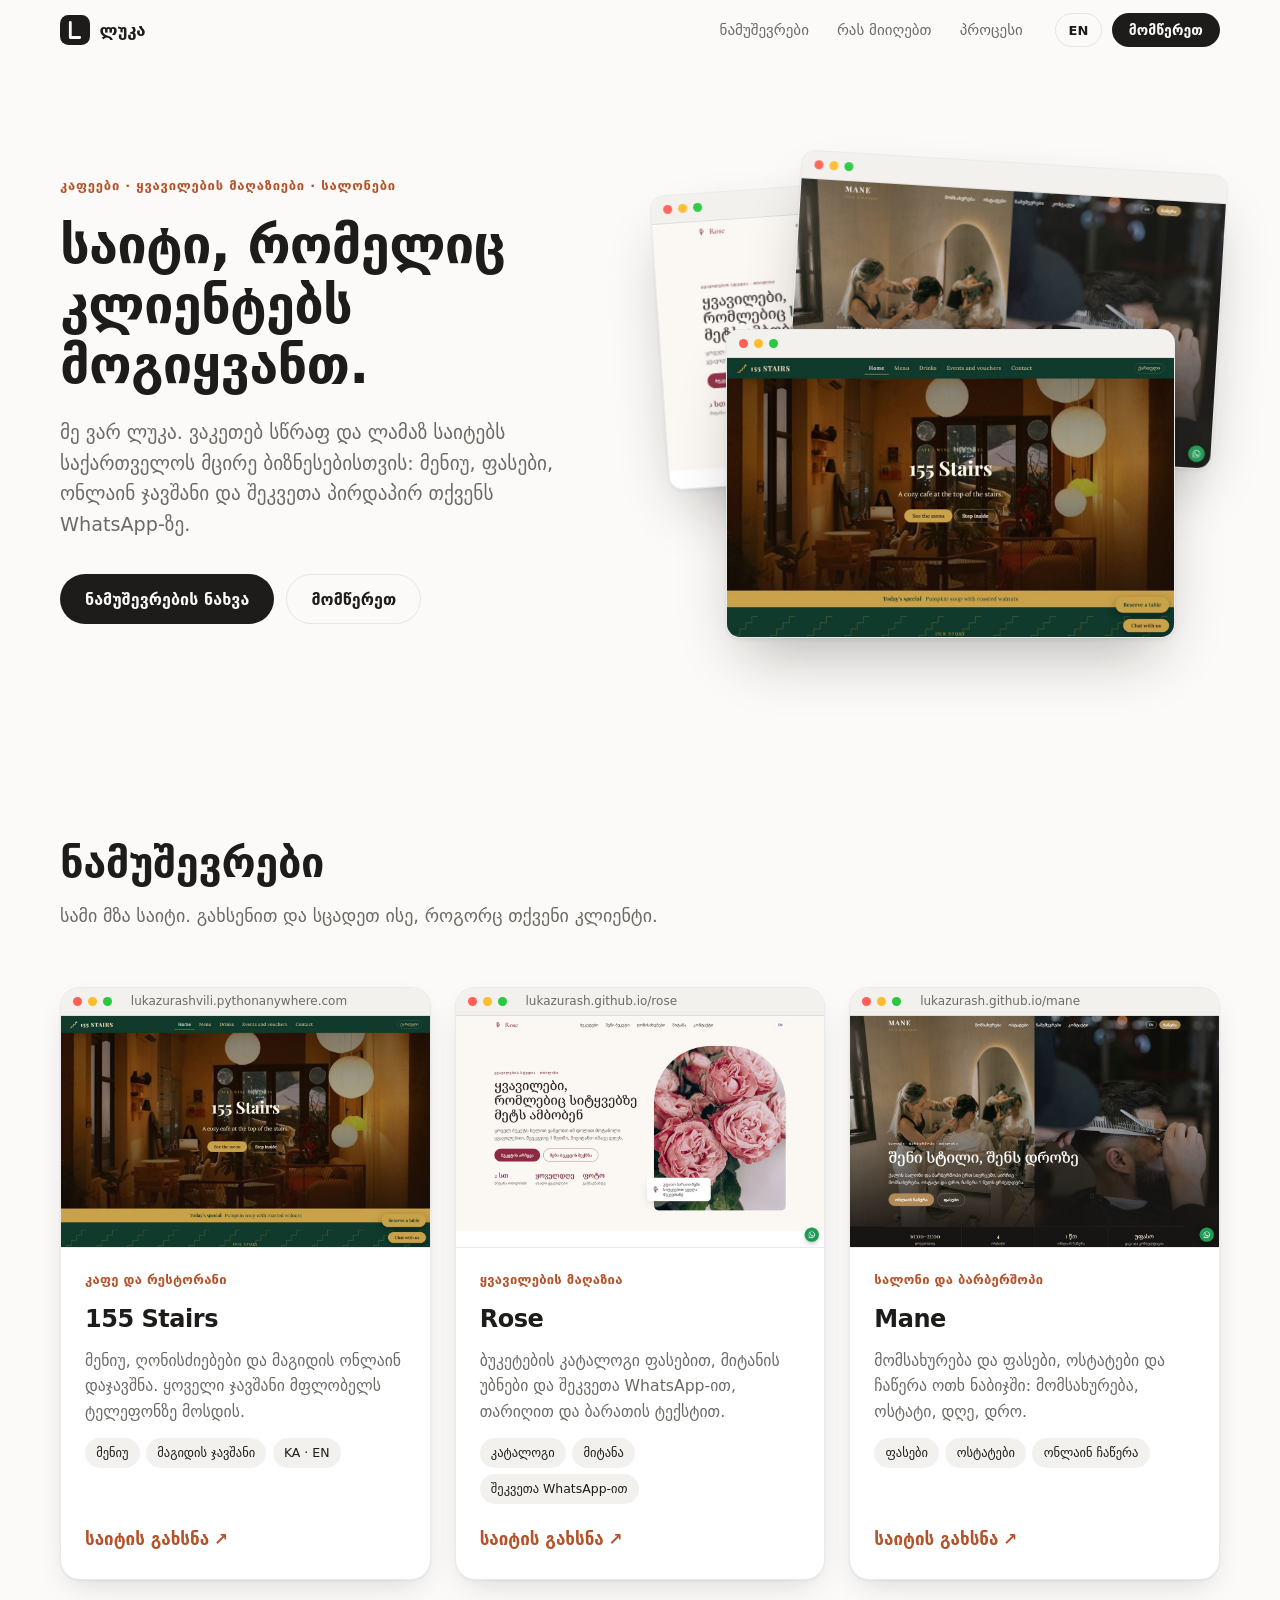
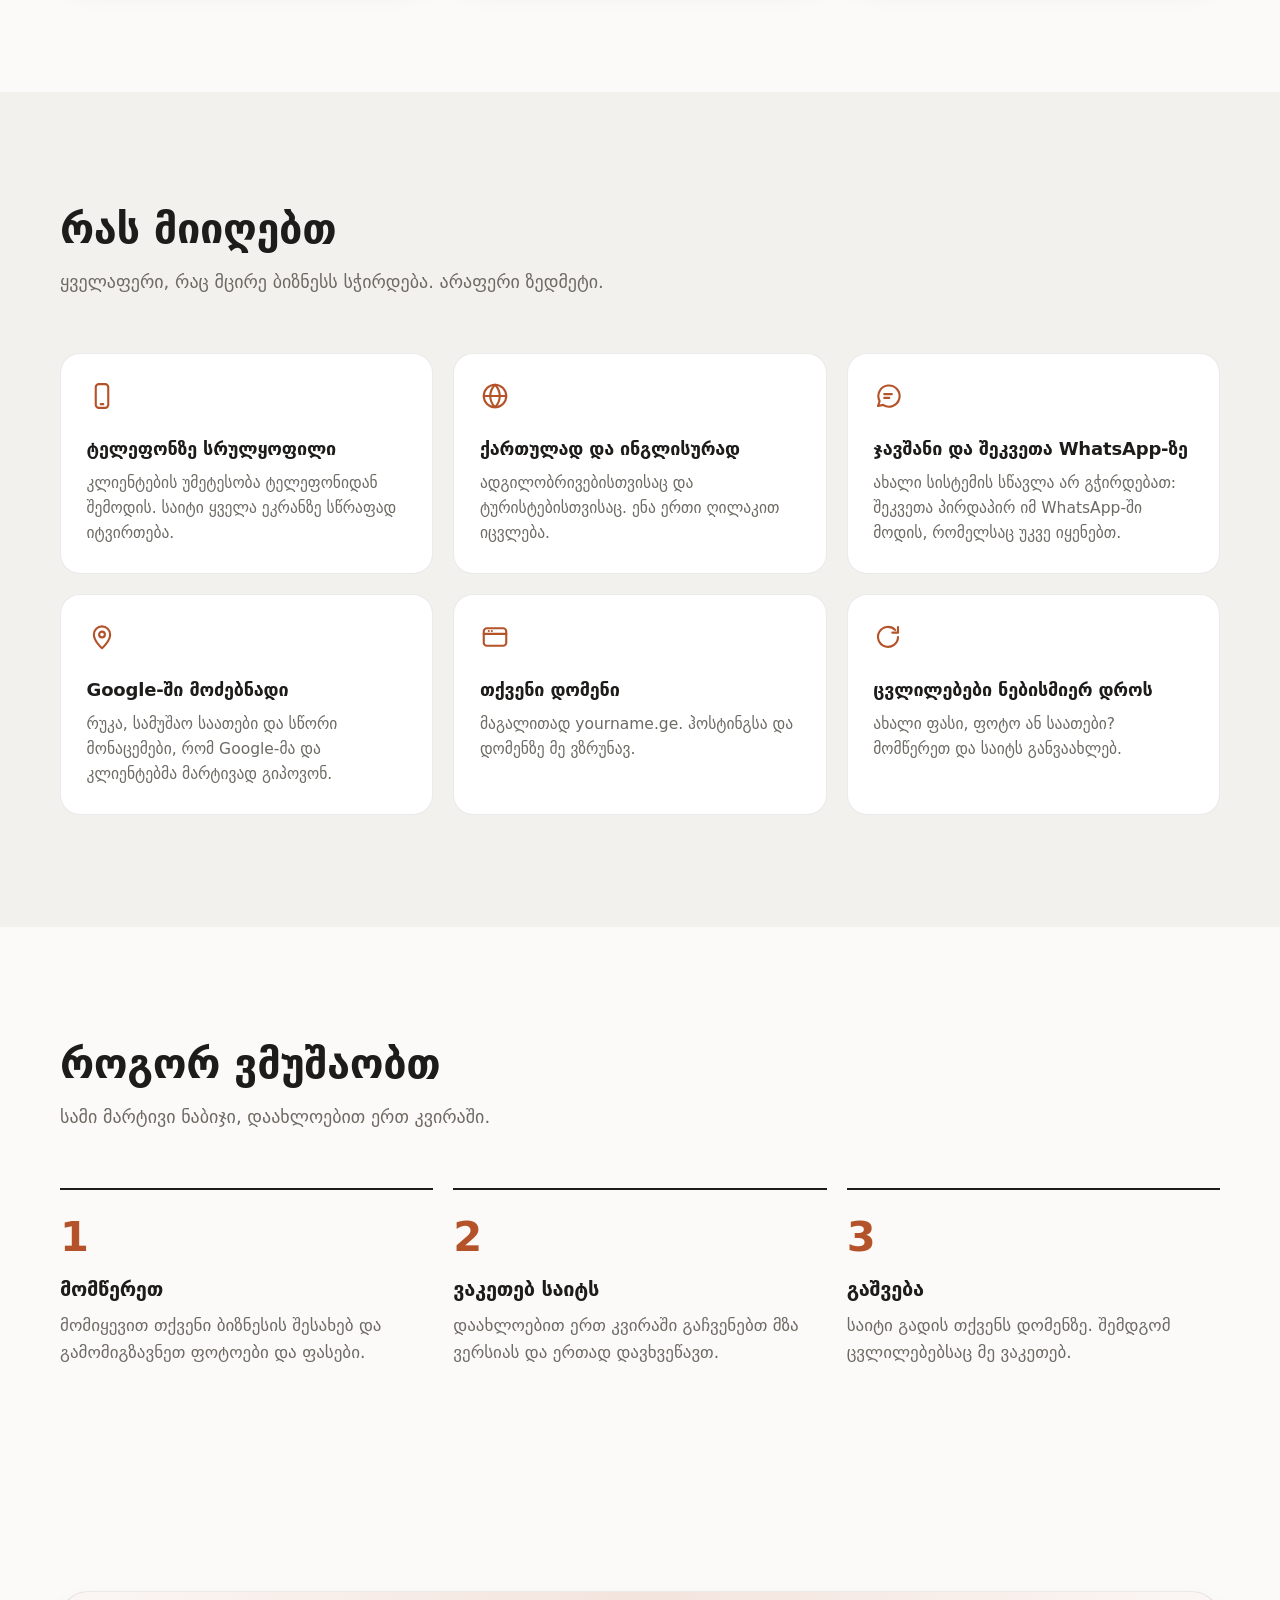
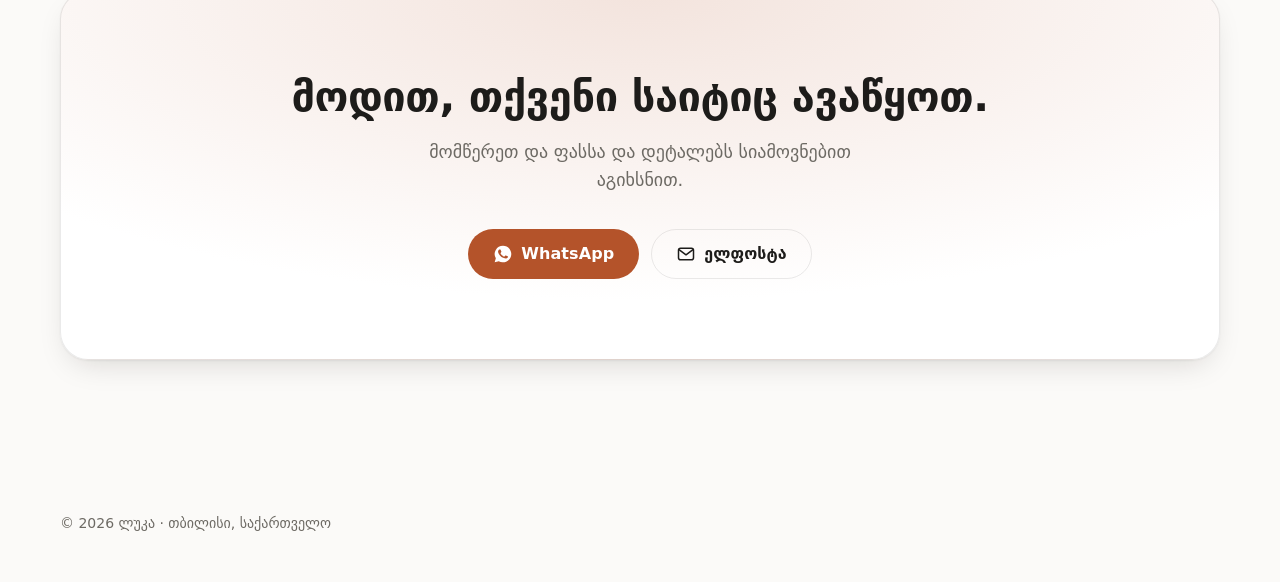
==== index.html @ 9525ef2b "Portfolio site: cafes, flower shops and salons Co-Authored-By: Claude Opus 5.5 <noreply@anthropic.co" ====
<!doctype html>
<html lang="ka" class="no-js">
<head>
<meta charset="utf-8">
<meta name="viewport" content="width=device-width, initial-scale=1, viewport-fit=cover">
<title>ლუკა — საიტები კაფეებისთვის, ყვავილების მაღაზიებისა და სალონებისთვის</title>
<meta name="description" content="ვაკეთებ სწრაფ და ლამაზ საიტებს საქართველოს მცირე ბიზნესებისთვის: მენიუ, ფასები, ონლაინ ჯავშანი და შეკვეთა პირდაპირ WhatsApp-ზე.">
<meta name="theme-color" content="#fbfaf8" media="(prefers-color-scheme: light)">
<meta name="theme-color" content="#0f0e0d" media="(prefers-color-scheme: dark)">
<meta property="og:title" content="ლუკა — საიტები მცირე ბიზნესისთვის">
<meta property="og:description" content="კაფეები, ყვავილების მაღაზიები, სალონები. ნახეთ ნამუშევრები.">
<meta property="og:image" content="https://lukazurash.github.io/img/stairs.jpg">
<meta property="og:url" content="https://lukazurash.github.io/">
<meta property="og:type" content="website">
<link rel="icon" href="favicon.svg" type="image/svg+xml">
<link rel="preconnect" href="https://fonts.googleapis.com">
<link rel="preconnect" href="https://fonts.gstatic.com" crossorigin>
<link href="https://fonts.googleapis.com/css2?family=Noto+Sans+Georgian:wght@400;500;600;700&display=swap" rel="stylesheet">
<link rel="stylesheet" href="style.css">
</head>
<body>
<a class="skip" href="#work" data-i18n="skip">ნამუშევრებზე გადასვლა</a>

<header class="nav" id="nav">
  <div class="nav-in">
    <a class="brand" href="#top" aria-label="Luka">
      <svg viewBox="0 0 32 32" aria-hidden="true"><rect width="32" height="32" rx="9"/><path d="M11 8v16h10" /></svg>
      <span data-i18n="brand">ლუკა</span>
    </a>
    <nav class="links" aria-label="Main">
      <a href="#work" data-i18n="nWork">ნამუშევრები</a>
      <a href="#features" data-i18n="nFeat">რას მიიღებთ</a>
      <a href="#process" data-i18n="nProc">პროცესი</a>
    </nav>
    <div class="nav-end">
      <button class="lang" id="lang" type="button" aria-label="Switch language">EN</button>
      <a class="btn btn-sm" href="#contact" data-i18n="nCta">მომწერეთ</a>
    </div>
  </div>
</header>

<main id="top">
  <section class="hero">
    <div class="wrap hero-in">
      <div class="hero-copy reveal">
        <p class="eyebrow" data-i18n="eyebrow">კაფეები · ყვავილების მაღაზიები · სალონები</p>
        <h1 data-i18n="h1">საიტი, რომელიც კლიენტებს მოგიყვანთ.</h1>
        <p class="lead" data-i18n="lead">მე ვარ ლუკა. ვაკეთებ სწრაფ და ლამაზ საიტებს საქართველოს მცირე ბიზნესებისთვის: მენიუ, ფასები, ონლაინ ჯავშანი და შეკვეთა პირდაპირ თქვენს WhatsApp-ზე.</p>
        <div class="cta">
          <a class="btn" href="#work" data-i18n="ctaWork">ნამუშევრების ნახვა</a>
          <a class="btn btn-ghost" href="#contact" data-i18n="ctaTalk">მომწერეთ</a>
        </div>
      </div>
      <div class="stack reveal" id="stack" aria-hidden="true">
        <figure class="frame f-back-l" data-depth="10"><div class="bar"><i></i><i></i><i></i></div><img src="img/rose.jpg" alt="" width="1200" height="750"></figure>
        <figure class="frame f-back-r" data-depth="16"><div class="bar"><i></i><i></i><i></i></div><img src="img/mane.jpg" alt="" width="1200" height="750"></figure>
        <figure class="frame f-front" data-depth="26"><div class="bar"><i></i><i></i><i></i></div><img src="img/stairs.jpg" alt="" width="1200" height="750"></figure>
      </div>
    </div>
  </section>

  <section class="section" id="work">
    <div class="wrap">
      <header class="sec-head reveal">
        <h2 data-i18n="wTitle">ნამუშევრები</h2>
        <p data-i18n="wSub">სამი მზა საიტი. გახსენით და სცადეთ ისე, როგორც თქვენი კლიენტი.</p>
      </header>
      <div class="work">
        <article class="card reveal">
          <a class="shot" href="https://lukazurashvili.pythonanywhere.com" target="_blank" rel="noopener">
            <div class="bar"><i></i><i></i><i></i><span>lukazurashvili.pythonanywhere.com</span></div>
            <img src="img/stairs.jpg" alt="155 Stairs — cafe website, home page" width="1200" height="750" loading="lazy">
          </a>
          <div class="card-body">
            <p class="kind" data-i18n="k1">კაფე და რესტორანი</p>
            <h3>155 Stairs</h3>
            <p data-i18n="d1">მენიუ, ღონისძიებები და მაგიდის ონლაინ დაჯავშნა. ყოველი ჯავშანი მფლობელს ტელეფონზე მოსდის.</p>
            <ul class="chips"><li data-i18n="c_menu">მენიუ</li><li data-i18n="c_book">მაგიდის ჯავშანი</li><li>KA · EN</li></ul>
            <a class="more" href="https://lukazurashvili.pythonanywhere.com" target="_blank" rel="noopener"><span data-i18n="open">საიტის გახსნა</span> <span aria-hidden="true">↗</span></a>
          </div>
        </article>
        <article class="card reveal">
          <a class="shot" href="https://lukazurash.github.io/rose/" target="_blank" rel="noopener">
            <div class="bar"><i></i><i></i><i></i><span>lukazurash.github.io/rose</span></div>
            <img src="img/rose.jpg" alt="Rose — flower shop website, home page" width="1200" height="750" loading="lazy">
          </a>
          <div class="card-body">
            <p class="kind" data-i18n="k2">ყვავილების მაღაზია</p>
            <h3>Rose</h3>
            <p data-i18n="d2">ბუკეტების კატალოგი ფასებით, მიტანის უბნები და შეკვეთა WhatsApp-ით, თარიღით და ბარათის ტექსტით.</p>
            <ul class="chips"><li data-i18n="c_cat">კატალოგი</li><li data-i18n="c_deliv">მიტანა</li><li data-i18n="c_wa">შეკვეთა WhatsApp-ით</li></ul>
            <a class="more" href="https://lukazurash.github.io/rose/" target="_blank" rel="noopener"><span data-i18n="open">საიტის გახსნა</span> <span aria-hidden="true">↗</span></a>
          </div>
        </article>
        <article class="card reveal">
          <a class="shot" href="https://lukazurash.github.io/mane/" target="_blank" rel="noopener">
            <div class="bar"><i></i><i></i><i></i><span>lukazurash.github.io/mane</span></div>
            <img src="img/mane.jpg" alt="Mane — salon and barbershop website, home page" width="1200" height="750" loading="lazy">
          </a>
          <div class="card-body">
            <p class="kind" data-i18n="k3">სალონი და ბარბერშოპი</p>
            <h3>Mane</h3>
            <p data-i18n="d3">მომსახურება და ფასები, ოსტატები და ჩაწერა ოთხ ნაბიჯში: მომსახურება, ოსტატი, დღე, დრო.</p>
            <ul class="chips"><li data-i18n="c_price">ფასები</li><li data-i18n="c_masters">ოსტატები</li><li data-i18n="c_online">ონლაინ ჩაწერა</li></ul>
            <a class="more" href="https://lukazurash.github.io/mane/" target="_blank" rel="noopener"><span data-i18n="open">საიტის გახსნა</span> <span aria-hidden="true">↗</span></a>
          </div>
        </article>
      </div>
    </div>
  </section>

  <section class="section alt" id="features">
    <div class="wrap">
      <header class="sec-head reveal">
        <h2 data-i18n="fTitle">რას მიიღებთ</h2>
        <p data-i18n="fSub">ყველაფერი, რაც მცირე ბიზნესს სჭირდება. არაფერი ზედმეტი.</p>
      </header>
      <div class="grid">
        <div class="feat reveal"><svg viewBox="0 0 24 24" aria-hidden="true"><rect x="7" y="2.5" width="10" height="19" rx="2.5"/><path d="M11 18.5h2"/></svg><h3 data-i18n="f1t">ტელეფონზე სრულყოფილი</h3><p data-i18n="f1">კლიენტების უმეტესობა ტელეფონიდან შემოდის. საიტი ყველა ეკრანზე სწრაფად იტვირთება.</p></div>
        <div class="feat reveal"><svg viewBox="0 0 24 24" aria-hidden="true"><circle cx="12" cy="12" r="9"/><path d="M3 12h18M12 3c2.5 2.6 3.8 5.6 3.8 9S14.5 18.4 12 21c-2.5-2.6-3.8-5.6-3.8-9S9.5 5.6 12 3z"/></svg><h3 data-i18n="f2t">ქართულად და ინგლისურად</h3><p data-i18n="f2">ადგილობრივებისთვისაც და ტურისტებისთვისაც. ენა ერთი ღილაკით იცვლება.</p></div>
        <div class="feat reveal"><svg viewBox="0 0 24 24" aria-hidden="true"><path d="M4 20l1.3-3.9A8.5 8.5 0 1 1 8 19.1L4 20z"/><path d="M9 10.5h6M9 13.5h4"/></svg><h3 data-i18n="f3t">ჯავშანი და შეკვეთა WhatsApp-ზე</h3><p data-i18n="f3">ახალი სისტემის სწავლა არ გჭირდებათ: შეკვეთა პირდაპირ იმ WhatsApp-ში მოდის, რომელსაც უკვე იყენებთ.</p></div>
        <div class="feat reveal"><svg viewBox="0 0 24 24" aria-hidden="true"><path d="M12 21s-6.5-5.6-6.5-11a6.5 6.5 0 0 1 13 0c0 5.4-6.5 11-6.5 11z"/><circle cx="12" cy="10" r="2.3"/></svg><h3 data-i18n="f4t">Google-ში მოძებნადი</h3><p data-i18n="f4">რუკა, სამუშაო საათები და სწორი მონაცემები, რომ Google-მა და კლიენტებმა მარტივად გიპოვონ.</p></div>
        <div class="feat reveal"><svg viewBox="0 0 24 24" aria-hidden="true"><rect x="3" y="5" width="18" height="14" rx="2.5"/><path d="M3 9.5h18M7 7.2h.01M9.5 7.2h.01"/></svg><h3 data-i18n="f5t">თქვენი დომენი</h3><p data-i18n="f5">მაგალითად yourname.ge. ჰოსტინგსა და დომენზე მე ვზრუნავ.</p></div>
        <div class="feat reveal"><svg viewBox="0 0 24 24" aria-hidden="true"><path d="M20 12a8 8 0 1 1-2.3-5.7M20 4v4.5h-4.5"/></svg><h3 data-i18n="f6t">ცვლილებები ნებისმიერ დროს</h3><p data-i18n="f6">ახალი ფასი, ფოტო ან საათები? მომწერეთ და საიტს განვაახლებ.</p></div>
      </div>
    </div>
  </section>

  <section class="section" id="process">
    <div class="wrap">
      <header class="sec-head reveal">
        <h2 data-i18n="pTitle">როგორ ვმუშაობთ</h2>
        <p data-i18n="pSub">სამი მარტივი ნაბიჯი, დაახლოებით ერთ კვირაში.</p>
      </header>
      <ol class="steps">
        <li class="reveal"><span class="num">1</span><h3 data-i18n="s1t">მომწერეთ</h3><p data-i18n="s1">მომიყევით თქვენი ბიზნესის შესახებ და გამომიგზავნეთ ფოტოები და ფასები.</p></li>
        <li class="reveal"><span class="num">2</span><h3 data-i18n="s2t">ვაკეთებ საიტს</h3><p data-i18n="s2">დაახლოებით ერთ კვირაში გაჩვენებთ მზა ვერსიას და ერთად დავხვეწავთ.</p></li>
        <li class="reveal"><span class="num">3</span><h3 data-i18n="s3t">გაშვება</h3><p data-i18n="s3">საიტი გადის თქვენს დომენზე. შემდგომ ცვლილებებსაც მე ვაკეთებ.</p></li>
      </ol>
    </div>
  </section>

  <section class="section" id="contact">
    <div class="wrap">
      <div class="contact reveal">
        <h2 data-i18n="cTitle">მოდით, თქვენი საიტიც ავაწყოთ.</h2>
        <p data-i18n="cSub">მომწერეთ და ფასსა და დეტალებს სიამოვნებით აგიხსნით.</p>
        <div class="cta" id="contactBtns"></div>
      </div>
    </div>
  </section>
</main>

<footer class="foot">
  <div class="wrap"><p><span>© 2026</span> <span data-i18n="foot">ლუკა · თბილისი, საქართველო</span></p></div>
</footer>

<script src="app.js"></script>
</body>
</html>
---- style.css ----
:root {
  --bg: #fbfaf8;
  --bg-alt: #f3f1ed;
  --card: #ffffff;
  --text: #1d1c1a;
  --muted: #6d6a64;
  --line: rgba(29, 28, 26, .09);
  --accent: #b4532a;           /* Georgian clay */
  --accent-ink: #ffffff;
  --glass: rgba(251, 250, 248, .72);
  --shadow: 0 1px 2px rgba(20, 16, 10, .05), 0 12px 32px -12px rgba(20, 16, 10, .18);
  --shadow-lg: 0 2px 4px rgba(20, 16, 10, .06), 0 30px 60px -20px rgba(20, 16, 10, .32);
  --r: 20px;
  --ease: cubic-bezier(.2, .8, .2, 1);
  --font: system-ui, -apple-system, "Segoe UI", "Noto Sans Georgian", Roboto, sans-serif;
  color-scheme: light dark;
}
@media (prefers-color-scheme: dark) {
  :root {
    --bg: #0f0e0d;
    --bg-alt: #171614;
    --card: #1c1b19;
    --text: #f3f1ec;
    --muted: #a19d95;
    --line: rgba(243, 241, 236, .1);
    --accent: #e0784a;
    --accent-ink: #1a0e08;
    --glass: rgba(15, 14, 13, .7);
    --shadow: 0 1px 2px rgba(0, 0, 0, .4), 0 12px 32px -12px rgba(0, 0, 0, .6);
    --shadow-lg: 0 2px 4px rgba(0, 0, 0, .4), 0 30px 60px -20px rgba(0, 0, 0, .7);
  }
}

* { box-sizing: border-box; }
html { scroll-behavior: smooth; -webkit-text-size-adjust: 100%; }
body {
  margin: 0;
  background: var(--bg);
  color: var(--text);
  font: 400 1.0625rem/1.6 var(--font);
  -webkit-font-smoothing: antialiased;
  overflow-x: hidden;
}
img { display: block; max-width: 100%; height: auto; }
a { color: inherit; text-decoration: none; }
h1, h2, h3 { margin: 0; font-weight: 700; }
p { margin: 0; }
:focus-visible { outline: 2.5px solid var(--accent); outline-offset: 3px; border-radius: 6px; }

.wrap { width: min(1160px, 100% - 2.5rem); margin-inline: auto; }
.skip { position: absolute; left: -9999px; }
.skip:focus { left: 1rem; top: 1rem; z-index: 99; background: var(--card); padding: .6rem 1rem; border-radius: 10px; }

/* ---------- Nav: translucent material, edge appears only once content scrolls under it ---------- */
.nav {
  position: sticky; top: 0; z-index: 50;
  background: var(--glass);
  -webkit-backdrop-filter: blur(20px) saturate(180%);
  backdrop-filter: blur(20px) saturate(180%);
  transition: box-shadow .3s var(--ease);
}
.nav.scrolled { box-shadow: 0 1px 0 var(--line); }
.nav-in {
  width: min(1160px, 100% - 2.5rem); margin-inline: auto;
  height: 60px; display: flex; align-items: center; gap: 2rem;
}
.brand { display: flex; align-items: center; gap: .6rem; font-weight: 700; font-size: 1.05rem; letter-spacing: -.01em; }
.brand svg { width: 30px; height: 30px; }
.brand rect { fill: var(--text); }
.brand path { fill: none; stroke: var(--bg); stroke-width: 3; stroke-linecap: round; stroke-linejoin: round; }
.links { display: flex; gap: 1.75rem; margin-left: auto; }
.links a { font-size: .9375rem; color: var(--muted); transition: color .2s; }
.links a:hover { color: var(--text); }
.nav-end { display: flex; align-items: center; gap: .6rem; }
.lang {
  font: 600 .8125rem/1 var(--font); color: var(--text);
  background: transparent; border: 1px solid var(--line); border-radius: 999px;
  height: 34px; min-width: 46px; padding: 0 .8rem; cursor: pointer;
  transition: background .2s, transform .1s ease-out;
}
.lang:hover { background: var(--bg-alt); }
.lang:active { transform: scale(.95); }

/* ---------- Buttons: feedback on press, instantly ---------- */
.btn {
  display: inline-flex; align-items: center; justify-content: center; gap: .5rem;
  height: 50px; padding: 0 1.5rem; border-radius: 999px;
  background: var(--text); color: var(--bg);
  font-weight: 600; font-size: 1rem; letter-spacing: .005em;
  border: 1px solid transparent; cursor: pointer;
  transition: transform .1s ease-out, background .2s, opacity .2s;
  -webkit-tap-highlight-color: transparent;
}
.btn:hover { opacity: .88; }
.btn:active { transform: scale(.97); }
.btn-sm { height: 34px; padding: 0 1rem; font-size: .875rem; }
.btn-ghost { background: transparent; color: var(--text); border-color: var(--line); }
.btn-ghost:hover { background: var(--bg-alt); opacity: 1; }
.btn-accent { background: var(--accent); color: var(--accent-ink); }
.btn svg { width: 20px; height: 20px; flex: none; }

/* ---------- Hero ---------- */
.hero { padding: clamp(3rem, 8vw, 6.5rem) 0 clamp(3rem, 7vw, 5.5rem); }
.hero-in { display: grid; grid-template-columns: 1fr 1.05fr; gap: clamp(2rem, 5vw, 4.5rem); align-items: center; }
.eyebrow { font-size: .8125rem; font-weight: 600; letter-spacing: .06em; text-transform: uppercase; color: var(--accent); margin-bottom: 1.1rem; }
h1 {
  font-size: clamp(2.4rem, 5.2vw, 4.1rem);
  line-height: 1.06; letter-spacing: -.035em;
  text-wrap: balance;
}
/* Georgian words run long: smaller display size, lighter tracking */
:lang(ka) h1 { font-size: clamp(2.1rem, 4.1vw, 3.35rem); line-height: 1.15; letter-spacing: -.015em; font-weight: 650; }
:lang(ka) h2 { font-size: clamp(1.8rem, 3.4vw, 2.6rem); line-height: 1.2; letter-spacing: -.01em; font-weight: 650; }
.lead { margin-top: 1.4rem; font-size: clamp(1.06rem, 1.5vw, 1.2rem); line-height: 1.6; color: var(--muted); max-width: 34em; text-wrap: pretty; }
.cta { display: flex; flex-wrap: wrap; gap: .75rem; margin-top: 2.1rem; }

/* Fanned browser windows */
.stack { position: relative; aspect-ratio: 1.18; perspective: 1400px; }
.frame {
  position: absolute; margin: 0; width: 76%;
  border-radius: 14px; overflow: hidden;
  background: var(--card); box-shadow: var(--shadow-lg);
  border: 1px solid var(--line);
  transform: translate3d(var(--x, 0), var(--y, 0), 0) rotate(var(--rot, 0deg));
  will-change: transform;
}
.f-back-l { left: 0; top: 4%; --rot: -4deg; opacity: .96; }
.f-back-r { right: 0; top: 0; --rot: 3.5deg; opacity: .96; }
.f-front { left: 12%; bottom: 0; width: 80%; }
.bar { display: flex; align-items: center; gap: 6px; height: 28px; padding: 0 12px; background: var(--bg-alt); border-bottom: 1px solid var(--line); }
.bar i { width: 9px; height: 9px; border-radius: 50%; background: var(--line); }
.bar i:nth-child(1) { background: #ff5f57; } .bar i:nth-child(2) { background: #febc2e; } .bar i:nth-child(3) { background: #28c840; }
.bar span { margin-left: .8rem; font-size: .75rem; color: var(--muted); white-space: nowrap; overflow: hidden; text-overflow: ellipsis; }

/* ---------- Sections ---------- */
.section { padding: clamp(4rem, 9vw, 7rem) 0; scroll-margin-top: 60px; }
.section.alt { background: var(--bg-alt); }
.sec-head { max-width: 40rem; margin-bottom: clamp(2.2rem, 5vw, 3.5rem); }
h2 { font-size: clamp(2rem, 4vw, 3rem); line-height: 1.1; letter-spacing: -.03em; text-wrap: balance; }
.sec-head p { margin-top: .9rem; font-size: 1.125rem; color: var(--muted); }

/* Work cards */
.work { display: grid; grid-template-columns: repeat(3, 1fr); gap: 1.5rem; }
.card {
  background: var(--card); border-radius: var(--r); overflow: hidden;
  box-shadow: var(--shadow); border: 1px solid var(--line);
  display: flex; flex-direction: column;
  transition: transform .5s var(--ease), box-shadow .5s var(--ease);
}
.card:hover { transform: translateY(-4px); box-shadow: var(--shadow-lg); }
.shot { display: block; overflow: hidden; border-bottom: 1px solid var(--line); }
.shot img { aspect-ratio: 16 / 10; object-fit: cover; object-position: top; transition: transform .8s var(--ease); }
.card:hover .shot img { transform: scale(1.03); }
.shot:active img { transform: scale(.99); transition-duration: .1s; }
.card-body { padding: 1.4rem 1.5rem 1.6rem; display: flex; flex-direction: column; gap: .6rem; flex: 1; }
.kind { font-size: .8125rem; font-weight: 600; color: var(--accent); letter-spacing: .02em; }
.card h3 { font-size: 1.5rem; letter-spacing: -.02em; }
.card-body > p:not(.kind) { color: var(--muted); font-size: .98rem; }
.chips { list-style: none; padding: 0; margin: .3rem 0 0; display: flex; flex-wrap: wrap; gap: .4rem; }
.chips li { font-size: .78rem; font-weight: 500; padding: .3rem .7rem; border-radius: 999px; background: var(--bg-alt); color: var(--text); }
.more { margin-top: auto; padding-top: .8rem; font-weight: 600; color: var(--accent); display: inline-flex; gap: .3rem; }
.more span:last-child { transition: transform .3s var(--ease); }
.more:hover span:last-child { transform: translate(2px, -2px); }

/* Features */
.grid { display: grid; grid-template-columns: repeat(3, 1fr); gap: 1.25rem; }
.feat { background: var(--card); border-radius: var(--r); padding: 1.7rem 1.6rem; border: 1px solid var(--line); }
.feat svg { width: 30px; height: 30px; fill: none; stroke: var(--accent); stroke-width: 1.7; stroke-linecap: round; stroke-linejoin: round; margin-bottom: 1rem; }
.feat h3 { font-size: 1.125rem; letter-spacing: -.01em; margin-bottom: .45rem; }
.feat p { color: var(--muted); font-size: .97rem; }

/* Steps */
.steps { list-style: none; padding: 0; margin: 0; display: grid; grid-template-columns: repeat(3, 1fr); gap: 1.25rem; counter-reset: s; }
.steps li { padding: 1.6rem 0 0; border-top: 2px solid var(--text); }
.num { display: block; font-size: 2.6rem; font-weight: 700; line-height: 1; letter-spacing: -.04em; color: var(--accent); margin-bottom: 1rem; font-variant-numeric: tabular-nums; }
.steps h3 { font-size: 1.25rem; letter-spacing: -.015em; margin-bottom: .45rem; }
.steps p { color: var(--muted); }

/* Contact */
.contact {
  text-align: center; border-radius: 28px;
  padding: clamp(3rem, 7vw, 5rem) clamp(1.5rem, 5vw, 4rem);
  background: radial-gradient(120% 140% at 50% 0%, color-mix(in srgb, var(--accent) 16%, var(--card)) 0%, var(--card) 60%);
  border: 1px solid var(--line); box-shadow: var(--shadow);
}
.contact p { margin: 1rem auto 0; max-width: 32rem; color: var(--muted); font-size: 1.125rem; }
.contact .cta { justify-content: center; }
.contact .empty { margin-top: 2rem; font-size: .95rem; color: var(--muted); }

.foot { padding: 2.5rem 0 3rem; color: var(--muted); font-size: .875rem; }

/* ---------- Reveal on scroll ---------- */
.reveal { opacity: 0; transform: translateY(18px); transition: opacity .7s var(--ease), transform .7s var(--ease); }
.reveal.in { opacity: 1; transform: none; }
.no-js .reveal { opacity: 1; transform: none; }

/* ---------- Responsive ---------- */
@media (max-width: 960px) {
  .hero-in { grid-template-columns: 1fr; }
  .stack { max-width: 620px; width: 100%; margin-inline: auto; }
  .work, .grid { grid-template-columns: 1fr 1fr; }
  .work .card:last-child { grid-column: 1 / -1; flex-direction: row; }
  .work .card:last-child .shot { flex: 1.1; border-bottom: 0; border-right: 1px solid var(--line); }
  .work .card:last-child .shot img { height: 100%; aspect-ratio: auto; object-position: left top; }
  .work .card:last-child .card-body { flex: 1; }
}
@media (max-width: 680px) {
  .links { display: none; }
  .nav-end { margin-left: auto; }
  .wrap, .nav-in { width: calc(100% - 2rem); }
  .work, .grid, .steps { grid-template-columns: 1fr; }
  .work .card:last-child { grid-column: auto; flex-direction: column; }
  .work .card:last-child .shot { border-right: 0; border-bottom: 1px solid var(--line); }
  .work .card:last-child .shot img { aspect-ratio: 16 / 10; }
  .cta .btn { flex: 1 1 auto; }
  .frame { border-radius: 10px; }
  .bar { height: 20px; gap: 4px; padding: 0 8px; }
  .bar i { width: 6px; height: 6px; }
}

/* ---------- Accessibility preferences ---------- */
@media (prefers-reduced-motion: reduce) {
  html { scroll-behavior: auto; }
  .reveal { transform: none; transition: opacity .3s linear; }
  .card, .card:hover, .shot img, .card:hover .shot img { transform: none; transition: none; }
}
@media (prefers-reduced-transparency: reduce) {
  .nav { background: var(--bg); -webkit-backdrop-filter: none; backdrop-filter: none; }
}
@media (prefers-contrast: more) {
  :root { --line: rgba(127, 127, 127, .6); --muted: var(--text); }
}
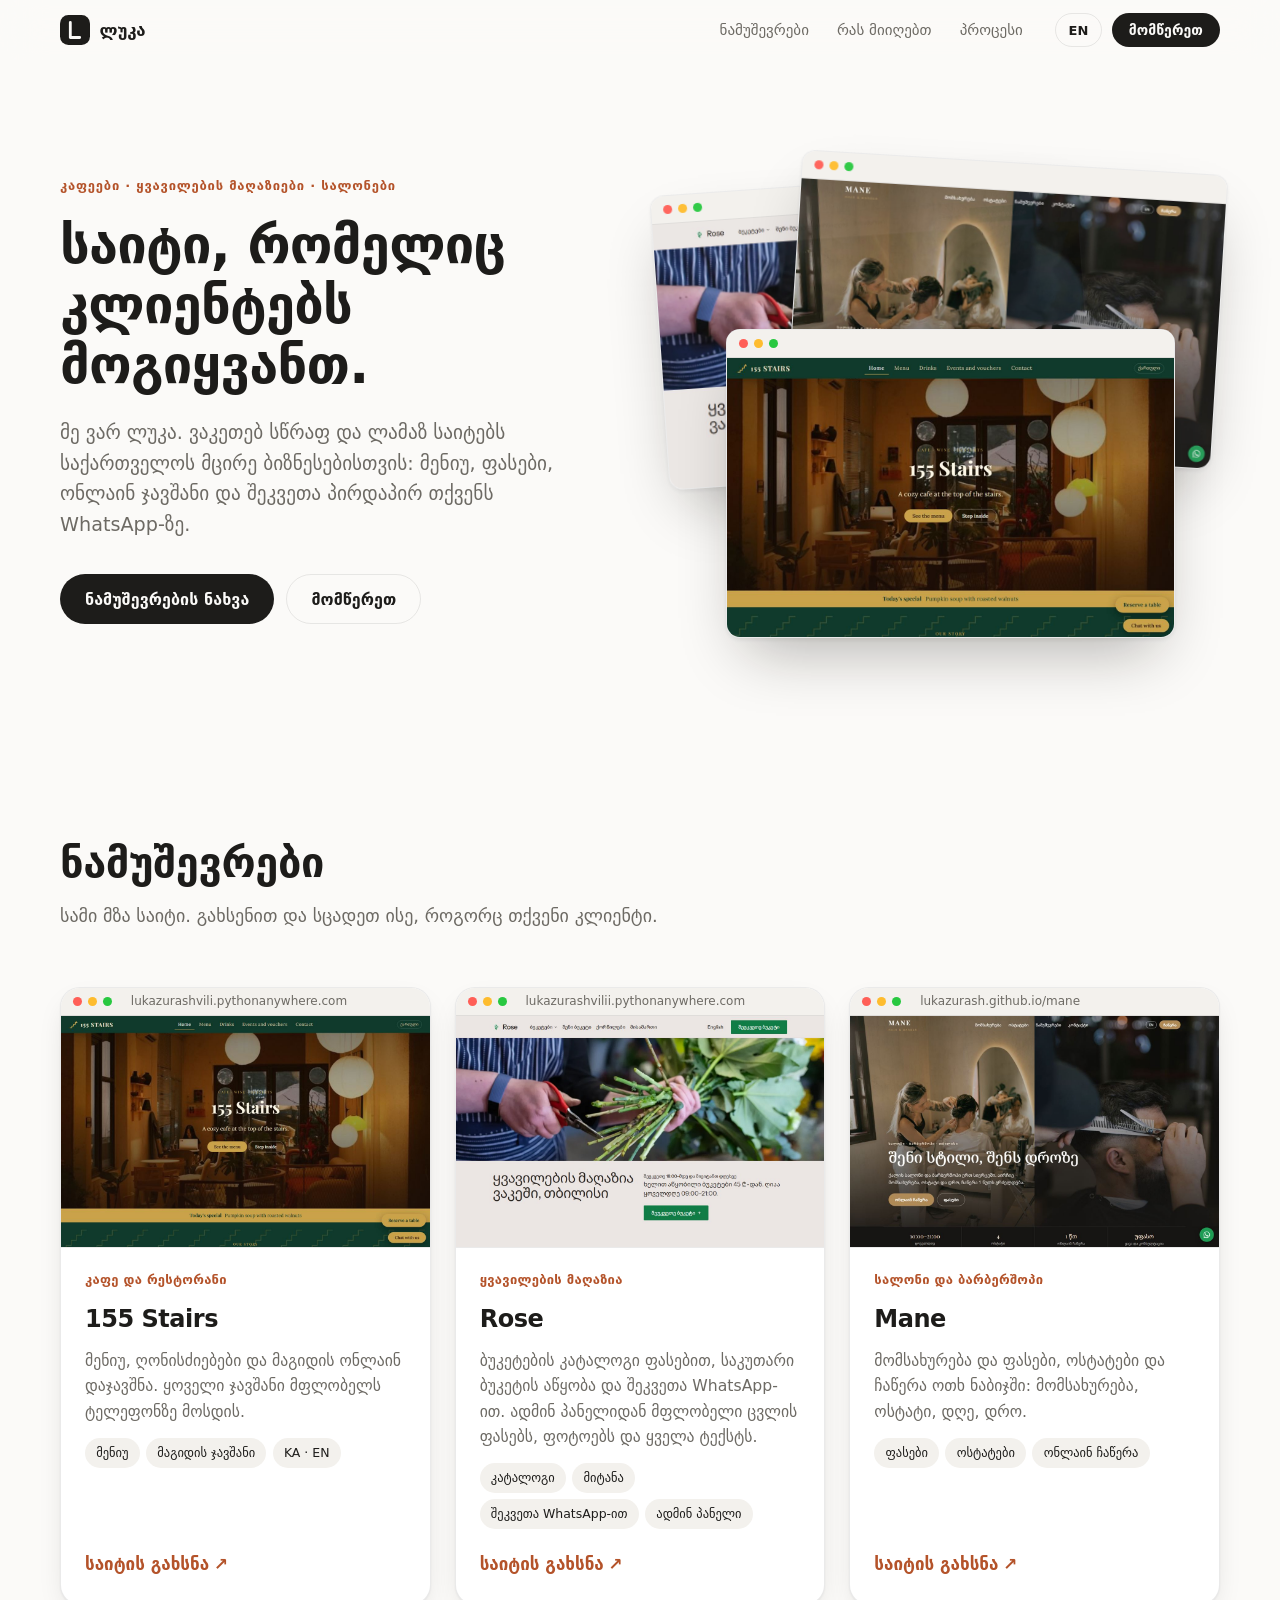
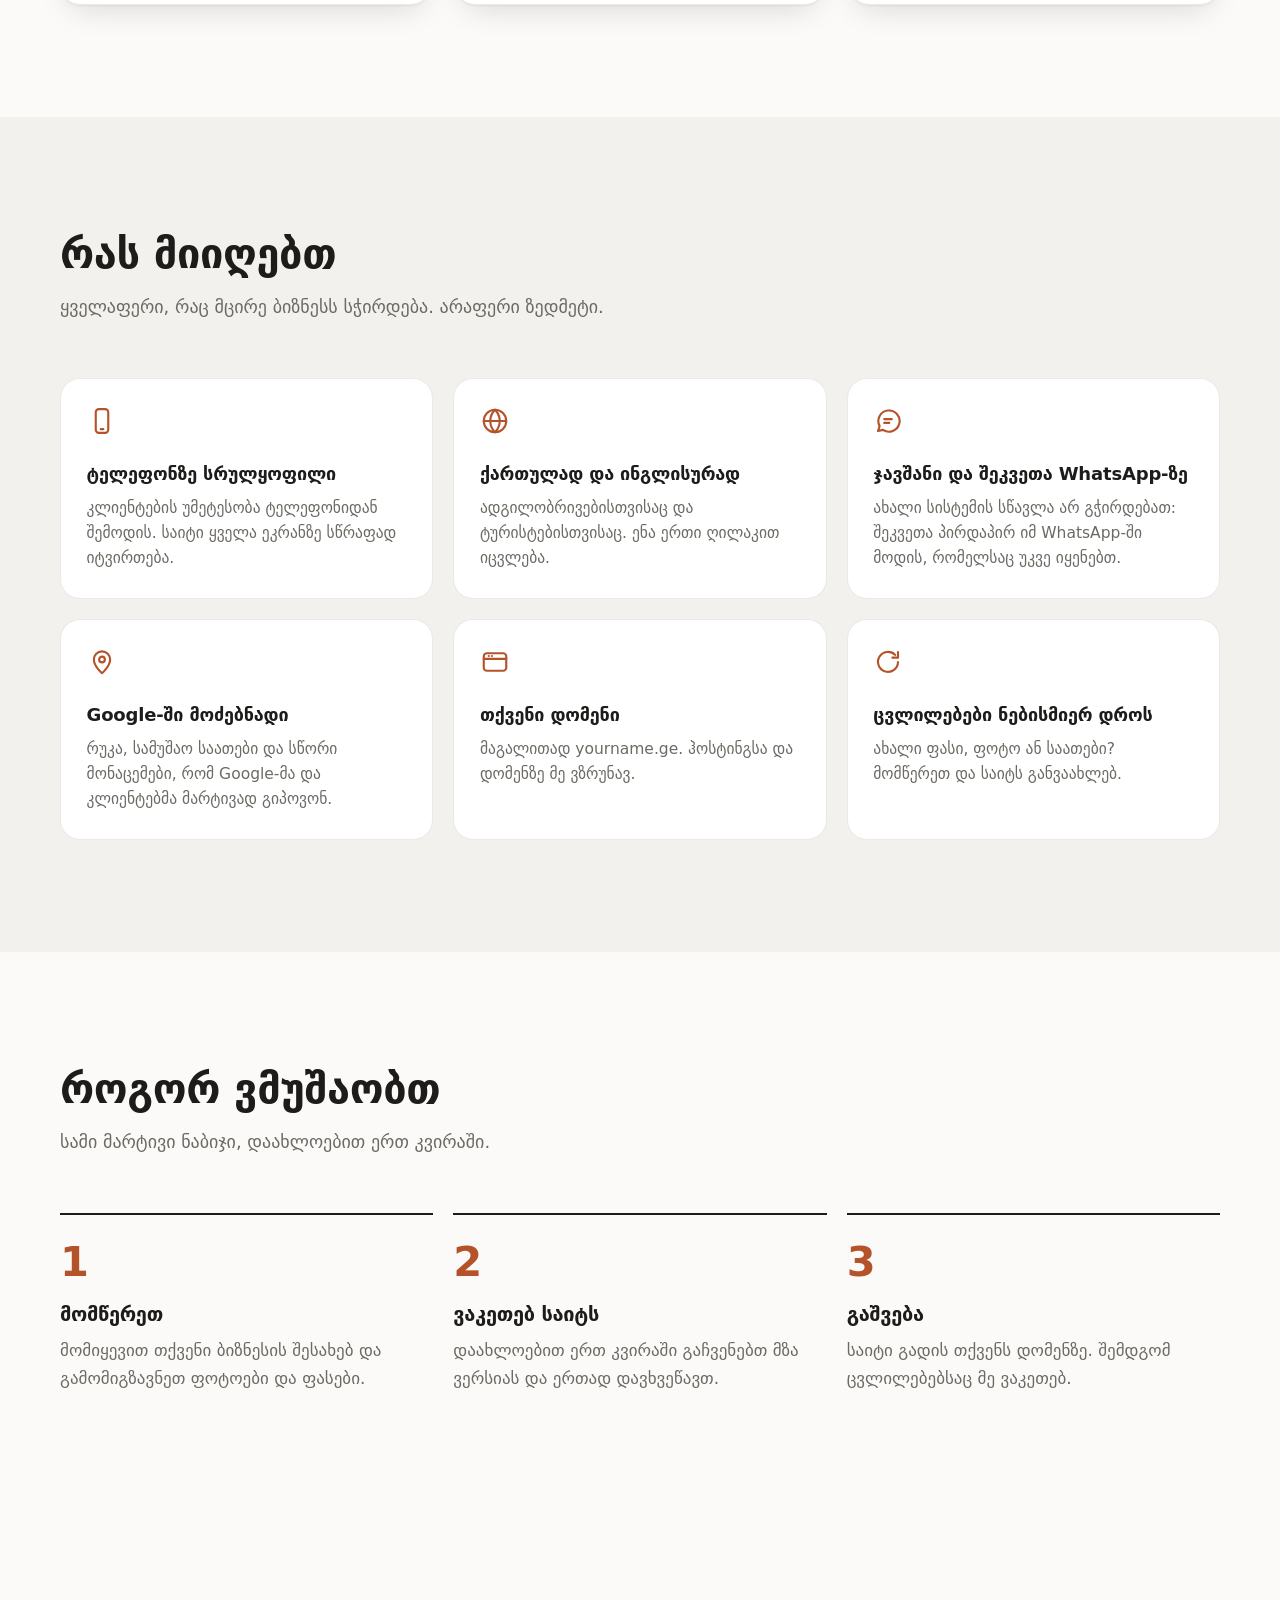
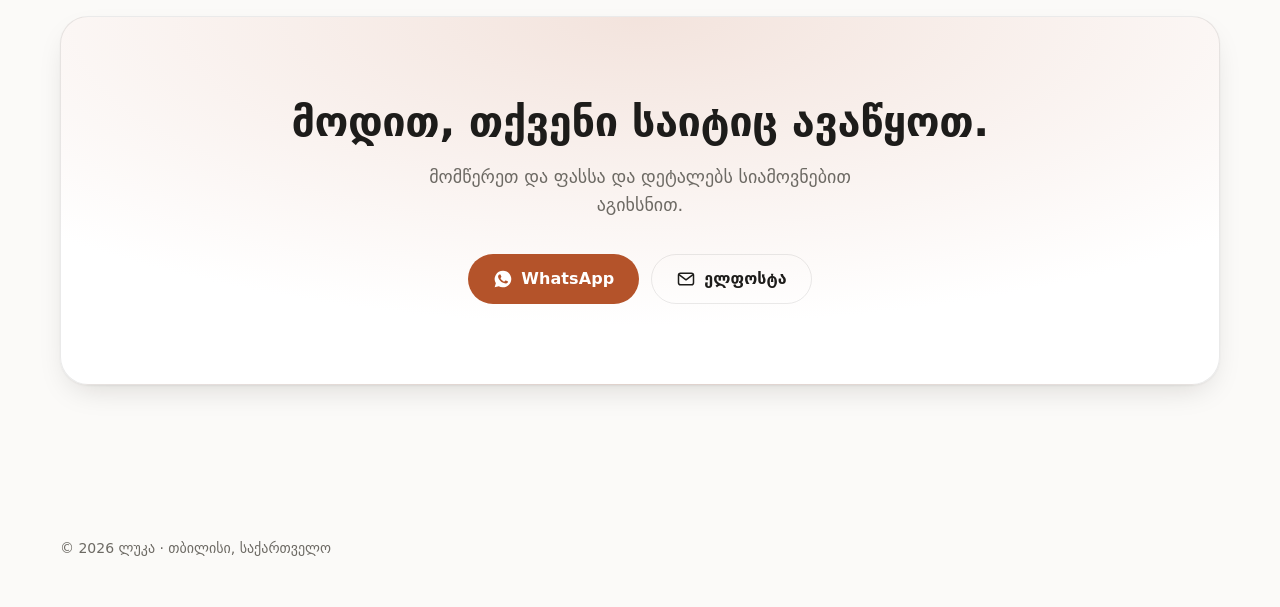
==== commit 3f49779f: "Rose: link the new live site with the admin panel, fresh screenshot Co-Authored-By: Claude Opus 5.5 " ====
--- a/index.html
+++ b/index.html
@@ -80,16 +80,16 @@
           </div>
         </article>
         <article class="card reveal">
-          <a class="shot" href="https://lukazurash.github.io/rose/" target="_blank" rel="noopener">
-            <div class="bar"><i></i><i></i><i></i><span>lukazurash.github.io/rose</span></div>
+          <a class="shot" href="https://lukazurashvilii.pythonanywhere.com" target="_blank" rel="noopener">
+            <div class="bar"><i></i><i></i><i></i><span>lukazurashvilii.pythonanywhere.com</span></div>
             <img src="img/rose.jpg" alt="Rose — flower shop website, home page" width="1200" height="750" loading="lazy">
           </a>
           <div class="card-body">
             <p class="kind" data-i18n="k2">ყვავილების მაღაზია</p>
             <h3>Rose</h3>
-            <p data-i18n="d2">ბუკეტების კატალოგი ფასებით, მიტანის უბნები და შეკვეთა WhatsApp-ით, თარიღით და ბარათის ტექსტით.</p>
-            <ul class="chips"><li data-i18n="c_cat">კატალოგი</li><li data-i18n="c_deliv">მიტანა</li><li data-i18n="c_wa">შეკვეთა WhatsApp-ით</li></ul>
-            <a class="more" href="https://lukazurash.github.io/rose/" target="_blank" rel="noopener"><span data-i18n="open">საიტის გახსნა</span> <span aria-hidden="true">↗</span></a>
+            <p data-i18n="d2">ბუკეტების კატალოგი ფასებით, საკუთარი ბუკეტის აწყობა და შეკვეთა WhatsApp-ით. ადმინ პანელიდან მფლობელი ცვლის ფასებს, ფოტოებს და ყველა ტექსტს.</p>
+            <ul class="chips"><li data-i18n="c_cat">კატალოგი</li><li data-i18n="c_deliv">მიტანა</li><li data-i18n="c_wa">შეკვეთა WhatsApp-ით</li><li data-i18n="c_admin">ადმინ პანელი</li></ul>
+            <a class="more" href="https://lukazurashvilii.pythonanywhere.com" target="_blank" rel="noopener"><span data-i18n="open">საიტის გახსნა</span> <span aria-hidden="true">↗</span></a>
           </div>
         </article>
         <article class="card reveal">
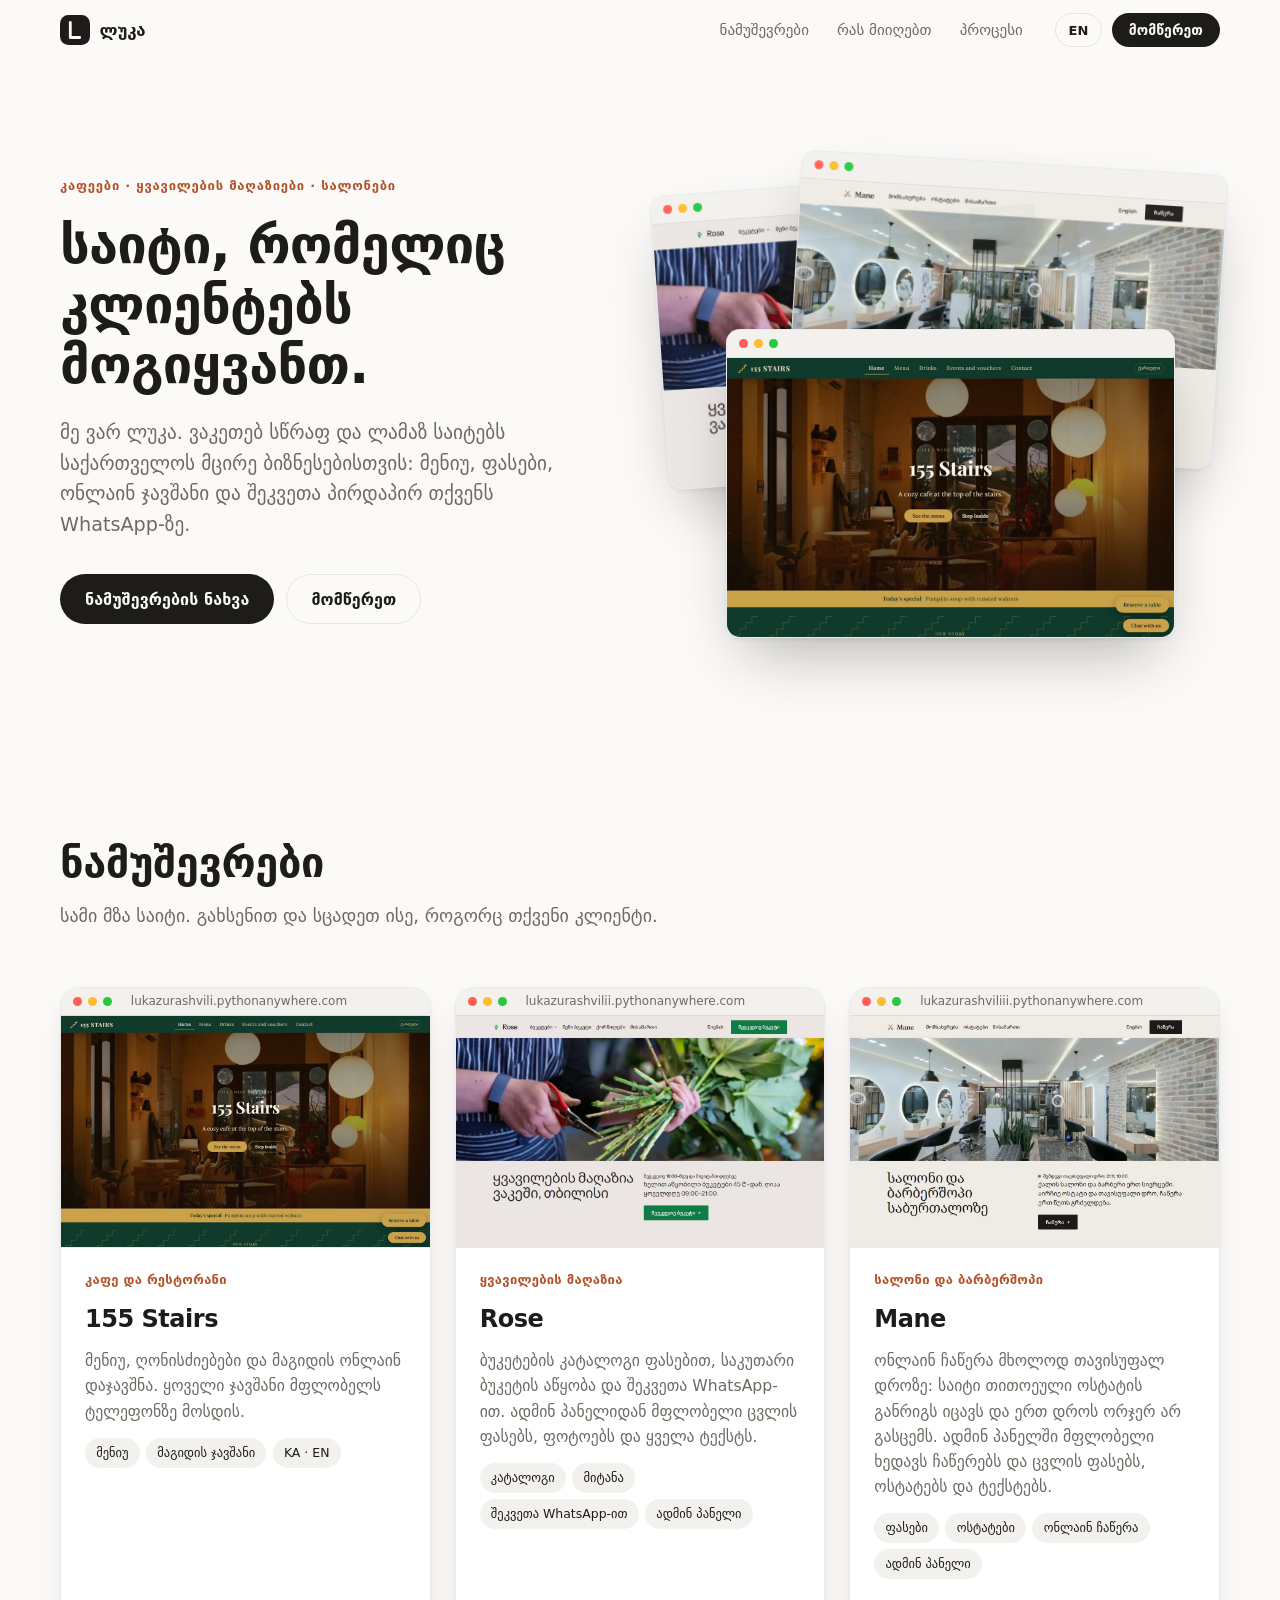
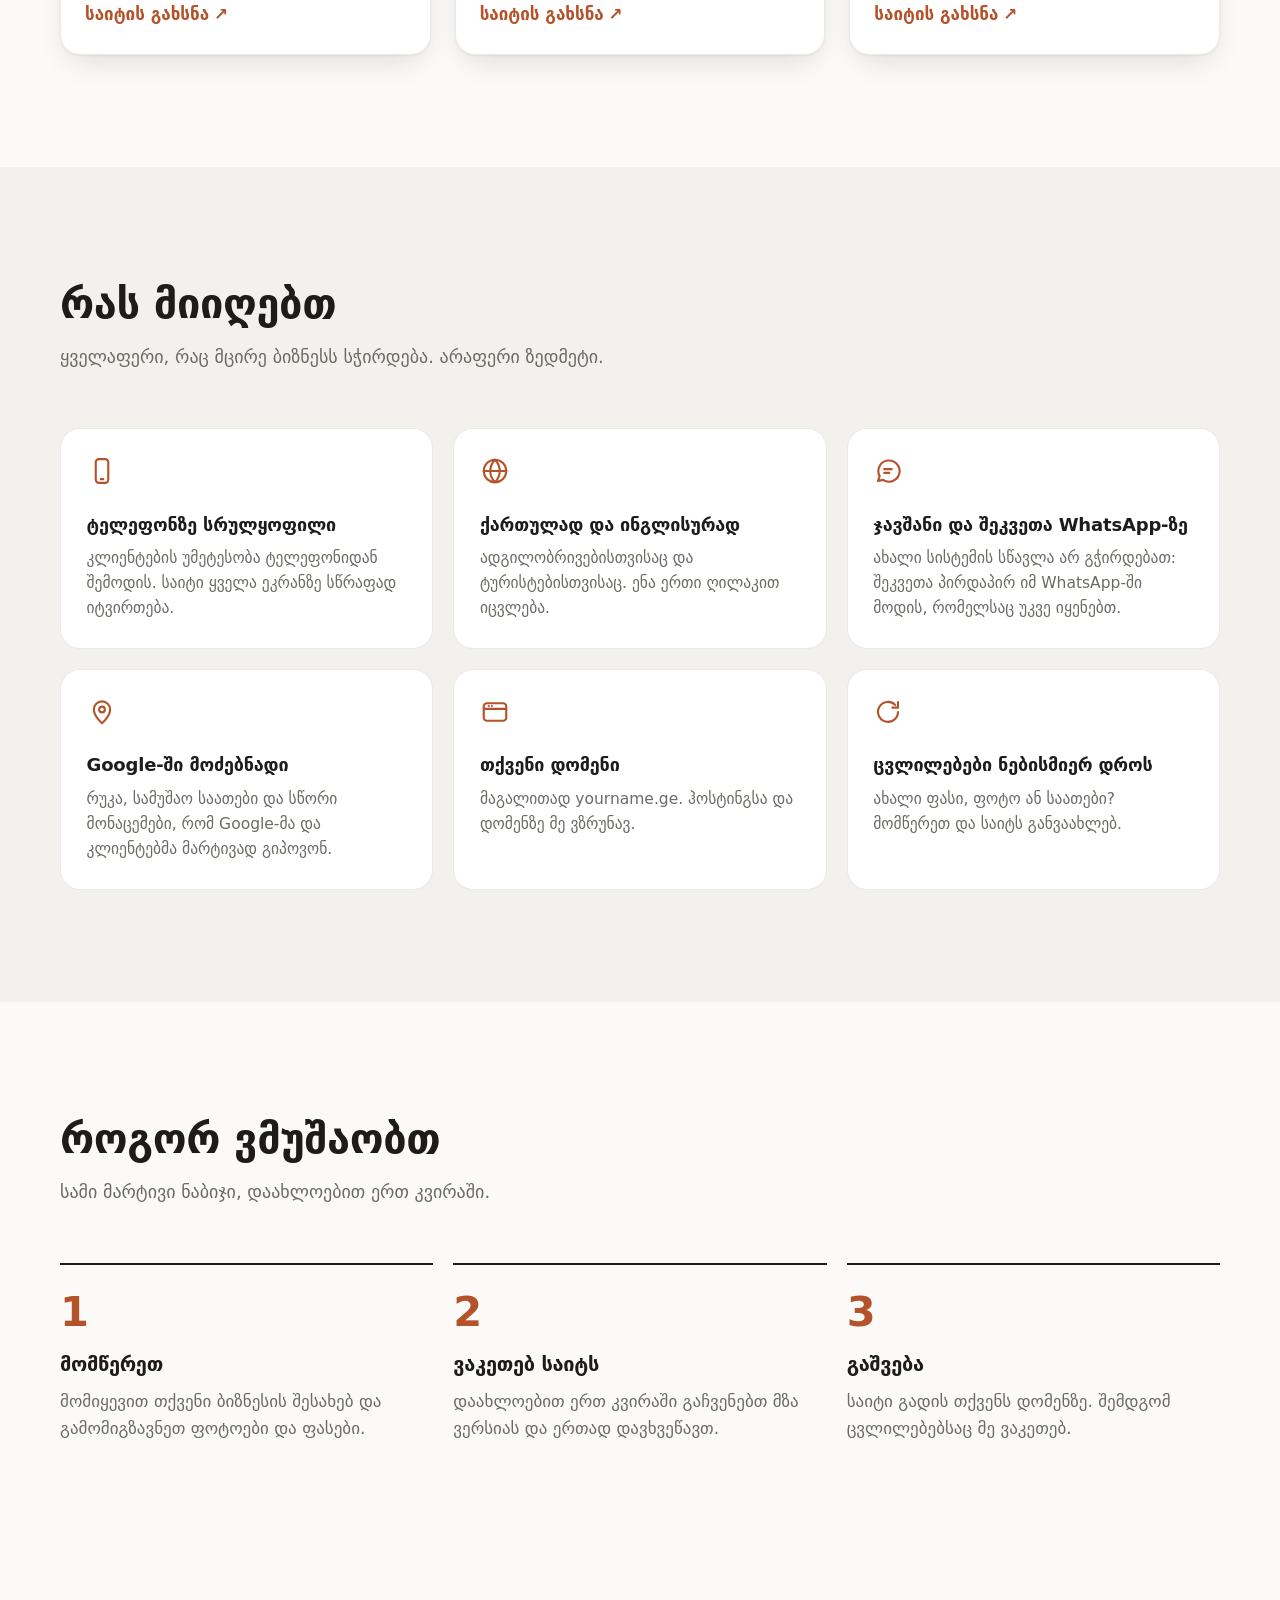
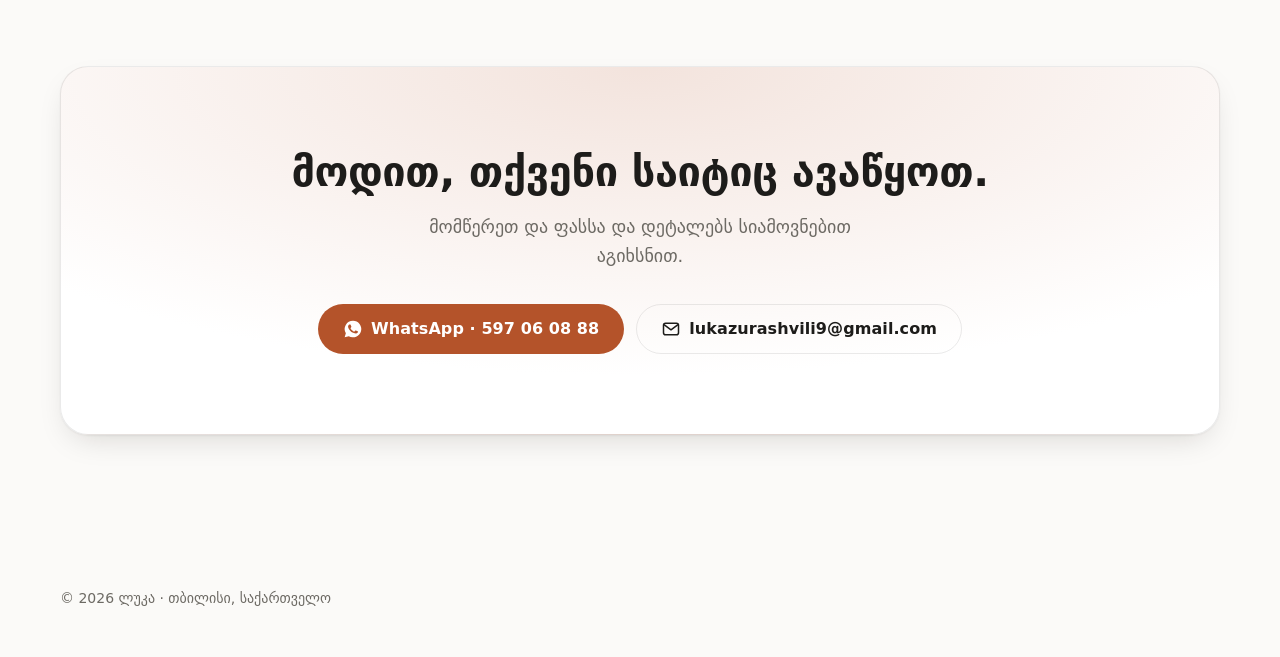
==== commit ca12955a: "Mane: link the new live site with booking and admin, fresh screenshot Co-Authored-By: Claude Opus 5." ====
--- a/index.html
+++ b/index.html
@@ -93,16 +93,16 @@
           </div>
         </article>
         <article class="card reveal">
-          <a class="shot" href="https://lukazurash.github.io/mane/" target="_blank" rel="noopener">
-            <div class="bar"><i></i><i></i><i></i><span>lukazurash.github.io/mane</span></div>
+          <a class="shot" href="https://lukazurashviliii.pythonanywhere.com" target="_blank" rel="noopener">
+            <div class="bar"><i></i><i></i><i></i><span>lukazurashviliii.pythonanywhere.com</span></div>
             <img src="img/mane.jpg" alt="Mane — salon and barbershop website, home page" width="1200" height="750" loading="lazy">
           </a>
           <div class="card-body">
             <p class="kind" data-i18n="k3">სალონი და ბარბერშოპი</p>
             <h3>Mane</h3>
-            <p data-i18n="d3">მომსახურება და ფასები, ოსტატები და ჩაწერა ოთხ ნაბიჯში: მომსახურება, ოსტატი, დღე, დრო.</p>
-            <ul class="chips"><li data-i18n="c_price">ფასები</li><li data-i18n="c_masters">ოსტატები</li><li data-i18n="c_online">ონლაინ ჩაწერა</li></ul>
-            <a class="more" href="https://lukazurash.github.io/mane/" target="_blank" rel="noopener"><span data-i18n="open">საიტის გახსნა</span> <span aria-hidden="true">↗</span></a>
+            <p data-i18n="d3">ონლაინ ჩაწერა მხოლოდ თავისუფალ დროზე: საიტი თითოეული ოსტატის განრიგს იცავს და ერთ დროს ორჯერ არ გასცემს. ადმინ პანელში მფლობელი ხედავს ჩაწერებს და ცვლის ფასებს, ოსტატებს და ტექსტებს.</p>
+            <ul class="chips"><li data-i18n="c_price">ფასები</li><li data-i18n="c_masters">ოსტატები</li><li data-i18n="c_online">ონლაინ ჩაწერა</li><li data-i18n="c_admin">ადმინ პანელი</li></ul>
+            <a class="more" href="https://lukazurashviliii.pythonanywhere.com" target="_blank" rel="noopener"><span data-i18n="open">საიტის გახსნა</span> <span aria-hidden="true">↗</span></a>
           </div>
         </article>
       </div>
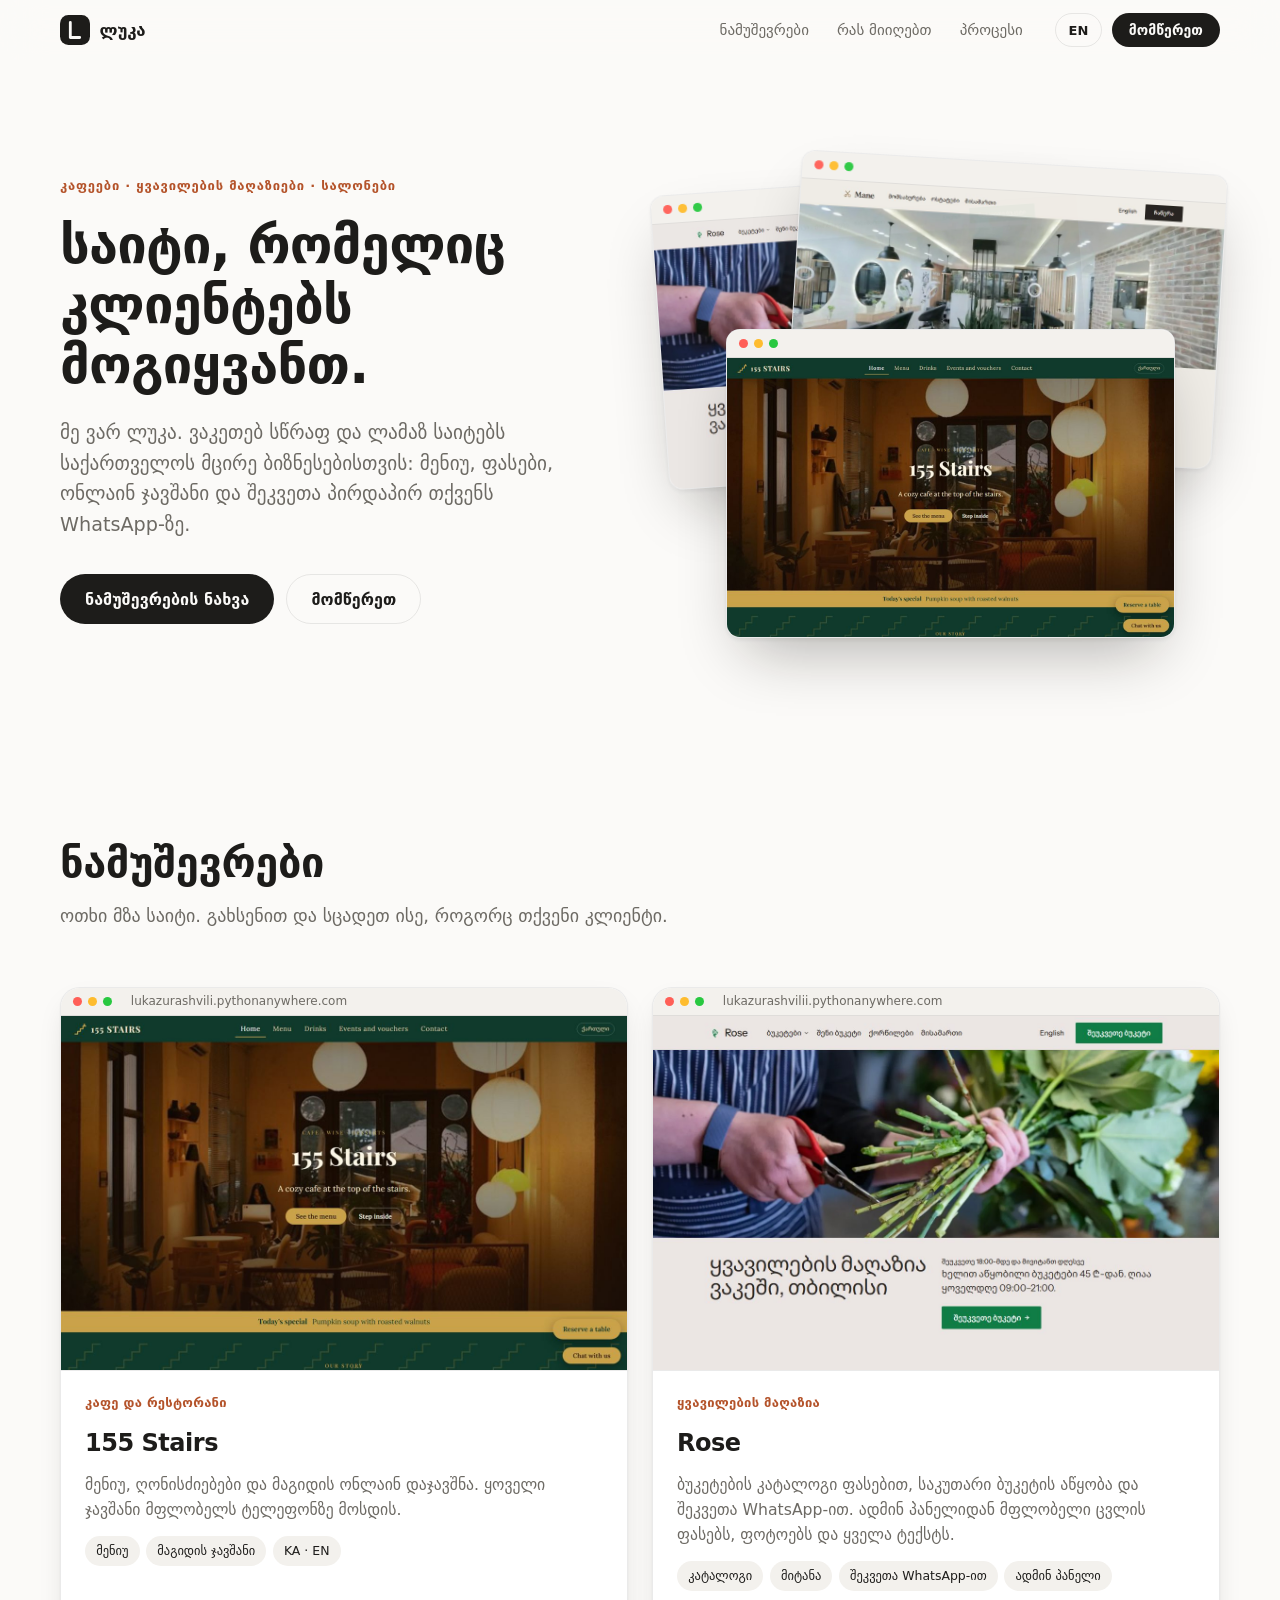
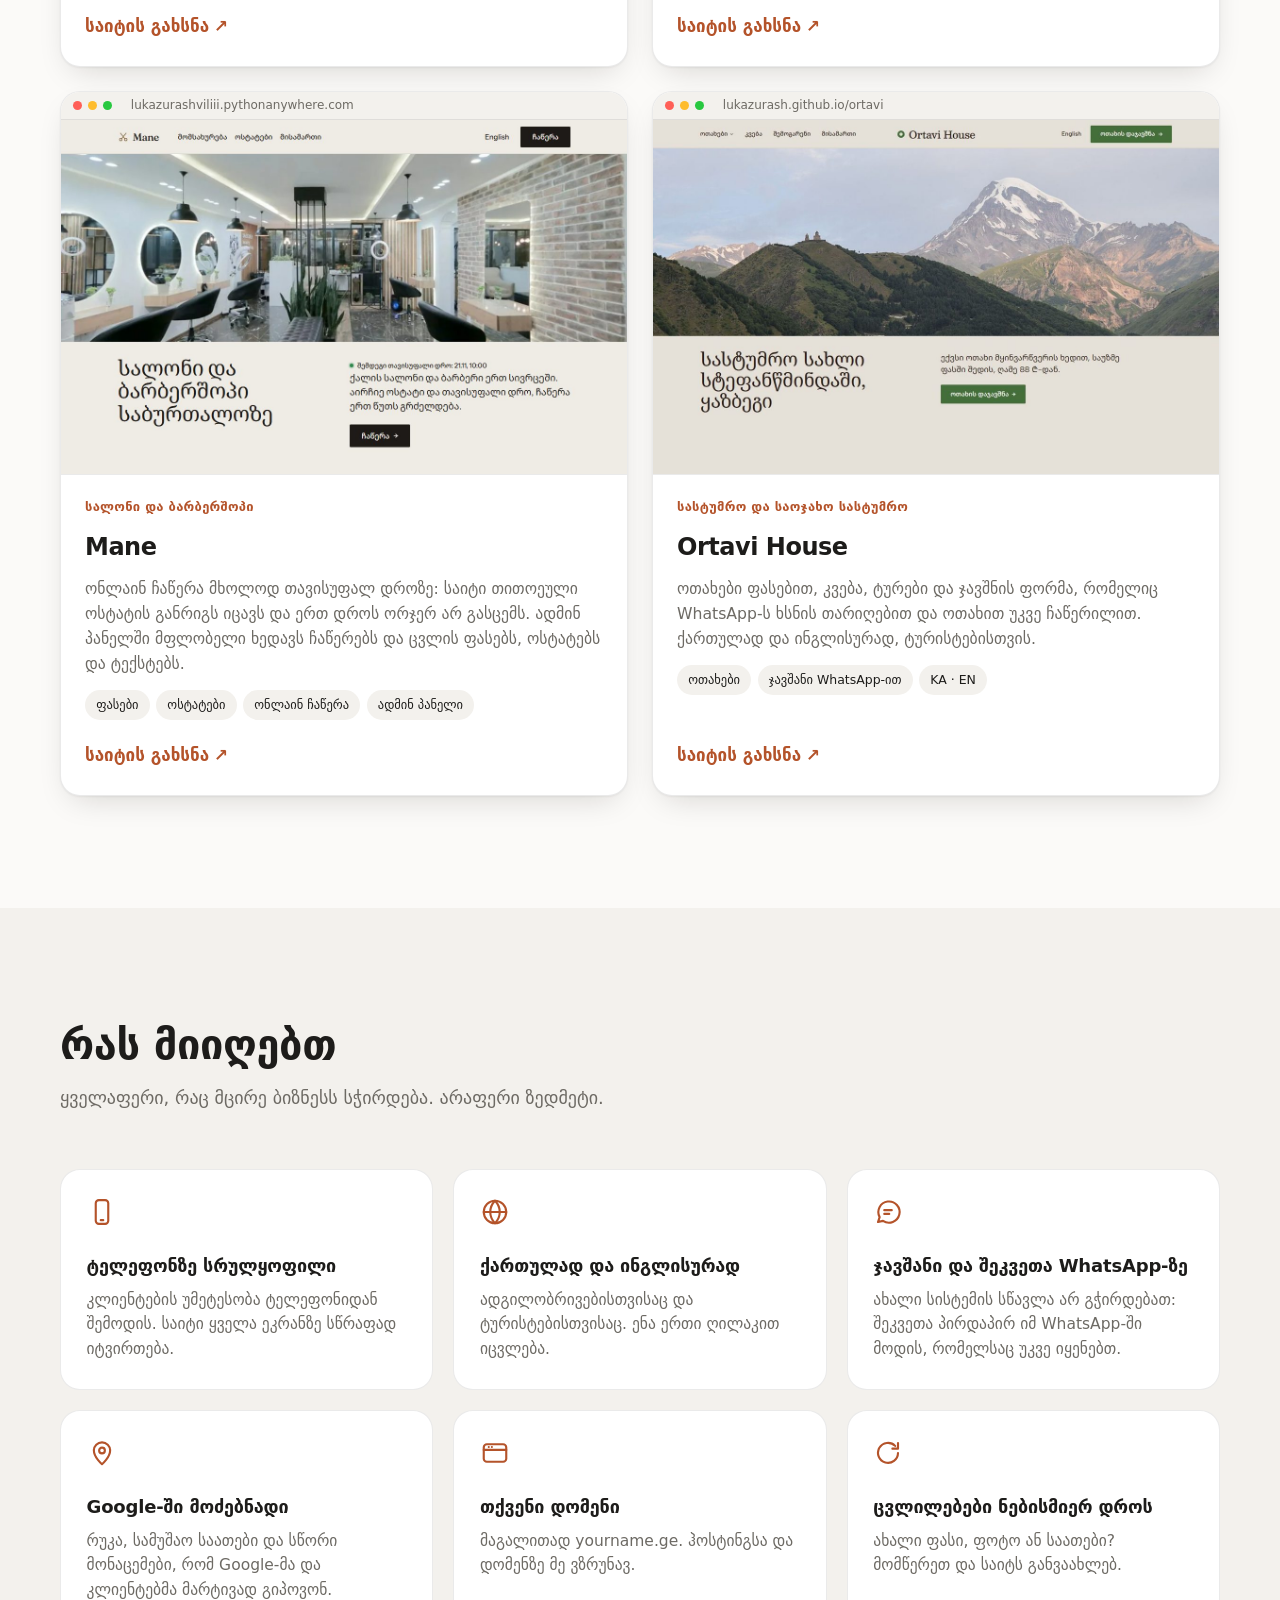
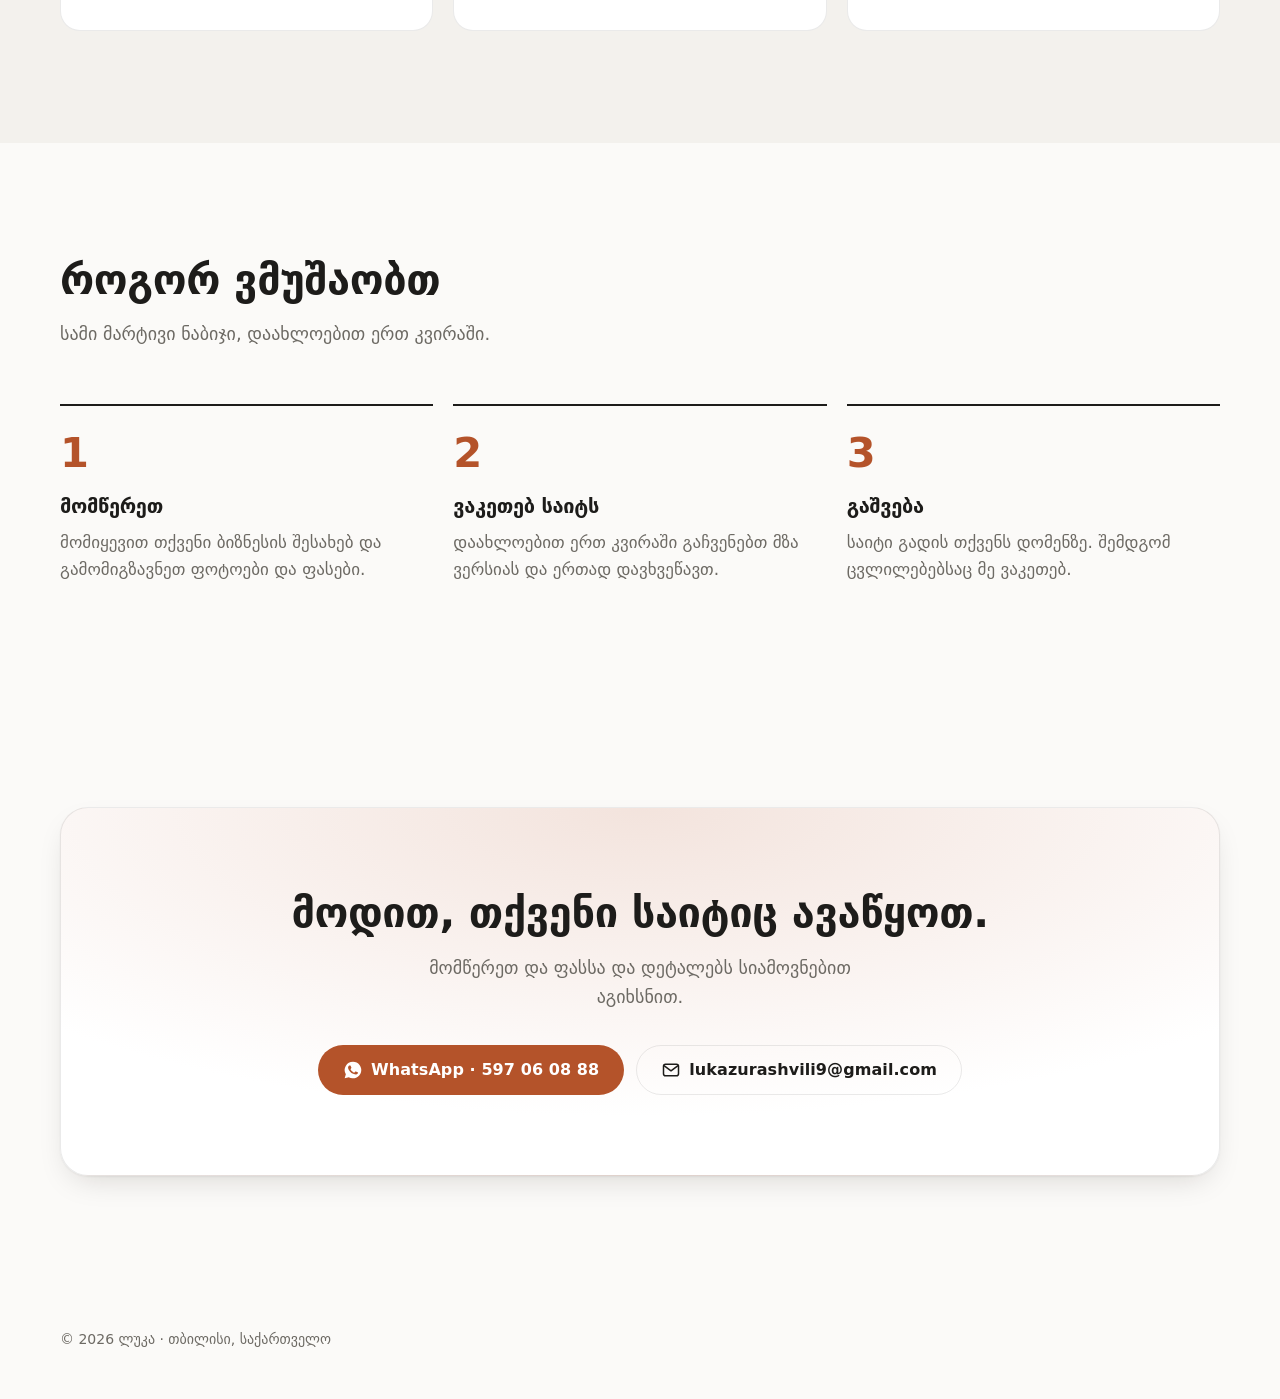
==== commit bc0e9fd0: "Add Ortavi House guesthouse demo and portfolio card Co-Authored-By: Claude Opus 5.5 <noreply@anthrop" ====
--- a/index.html
+++ b/index.html
@@ -63,7 +63,7 @@
     <div class="wrap">
       <header class="sec-head reveal">
         <h2 data-i18n="wTitle">ნამუშევრები</h2>
-        <p data-i18n="wSub">სამი მზა საიტი. გახსენით და სცადეთ ისე, როგორც თქვენი კლიენტი.</p>
+        <p data-i18n="wSub">ოთხი მზა საიტი. გახსენით და სცადეთ ისე, როგორც თქვენი კლიენტი.</p>
       </header>
       <div class="work">
         <article class="card reveal">
@@ -103,6 +103,19 @@
             <p data-i18n="d3">ონლაინ ჩაწერა მხოლოდ თავისუფალ დროზე: საიტი თითოეული ოსტატის განრიგს იცავს და ერთ დროს ორჯერ არ გასცემს. ადმინ პანელში მფლობელი ხედავს ჩაწერებს და ცვლის ფასებს, ოსტატებს და ტექსტებს.</p>
             <ul class="chips"><li data-i18n="c_price">ფასები</li><li data-i18n="c_masters">ოსტატები</li><li data-i18n="c_online">ონლაინ ჩაწერა</li><li data-i18n="c_admin">ადმინ პანელი</li></ul>
             <a class="more" href="https://lukazurashviliii.pythonanywhere.com" target="_blank" rel="noopener"><span data-i18n="open">საიტის გახსნა</span> <span aria-hidden="true">↗</span></a>
+          </div>
+        </article>
+        <article class="card reveal">
+          <a class="shot" href="ortavi/" target="_blank" rel="noopener">
+            <div class="bar"><i></i><i></i><i></i><span>lukazurash.github.io/ortavi</span></div>
+            <img src="img/ortavi.jpg" alt="Ortavi House — guesthouse website, home page" width="1200" height="750" loading="lazy">
+          </a>
+          <div class="card-body">
+            <p class="kind" data-i18n="k4">სასტუმრო და საოჯახო სასტუმრო</p>
+            <h3>Ortavi House</h3>
+            <p data-i18n="d4">ოთახები ფასებით, კვება, ტურები და ჯავშნის ფორმა, რომელიც WhatsApp-ს ხსნის თარიღებით და ოთახით უკვე ჩაწერილით. ქართულად და ინგლისურად, ტურისტებისთვის.</p>
+            <ul class="chips"><li data-i18n="c_rooms">ოთახები</li><li data-i18n="c_wabook">ჯავშანი WhatsApp-ით</li><li>KA · EN</li></ul>
+            <a class="more" href="ortavi/" target="_blank" rel="noopener"><span data-i18n="open">საიტის გახსნა</span> <span aria-hidden="true">↗</span></a>
           </div>
         </article>
       </div>
--- a/style.css
+++ b/style.css
@@ -140,7 +140,7 @@
 .sec-head p { margin-top: .9rem; font-size: 1.125rem; color: var(--muted); }
 
 /* Work cards */
-.work { display: grid; grid-template-columns: repeat(3, 1fr); gap: 1.5rem; }
+.work { display: grid; grid-template-columns: repeat(2, 1fr); gap: 1.5rem; }
 .card {
   background: var(--card); border-radius: var(--r); overflow: hidden;
   box-shadow: var(--shadow); border: 1px solid var(--line);
@@ -199,19 +199,12 @@
   .hero-in { grid-template-columns: 1fr; }
   .stack { max-width: 620px; width: 100%; margin-inline: auto; }
   .work, .grid { grid-template-columns: 1fr 1fr; }
-  .work .card:last-child { grid-column: 1 / -1; flex-direction: row; }
-  .work .card:last-child .shot { flex: 1.1; border-bottom: 0; border-right: 1px solid var(--line); }
-  .work .card:last-child .shot img { height: 100%; aspect-ratio: auto; object-position: left top; }
-  .work .card:last-child .card-body { flex: 1; }
 }
 @media (max-width: 680px) {
   .links { display: none; }
   .nav-end { margin-left: auto; }
   .wrap, .nav-in { width: calc(100% - 2rem); }
   .work, .grid, .steps { grid-template-columns: 1fr; }
-  .work .card:last-child { grid-column: auto; flex-direction: column; }
-  .work .card:last-child .shot { border-right: 0; border-bottom: 1px solid var(--line); }
-  .work .card:last-child .shot img { aspect-ratio: 16 / 10; }
   .cta .btn { flex: 1 1 auto; }
   .frame { border-radius: 10px; }
   .bar { height: 20px; gap: 4px; padding: 0 8px; }
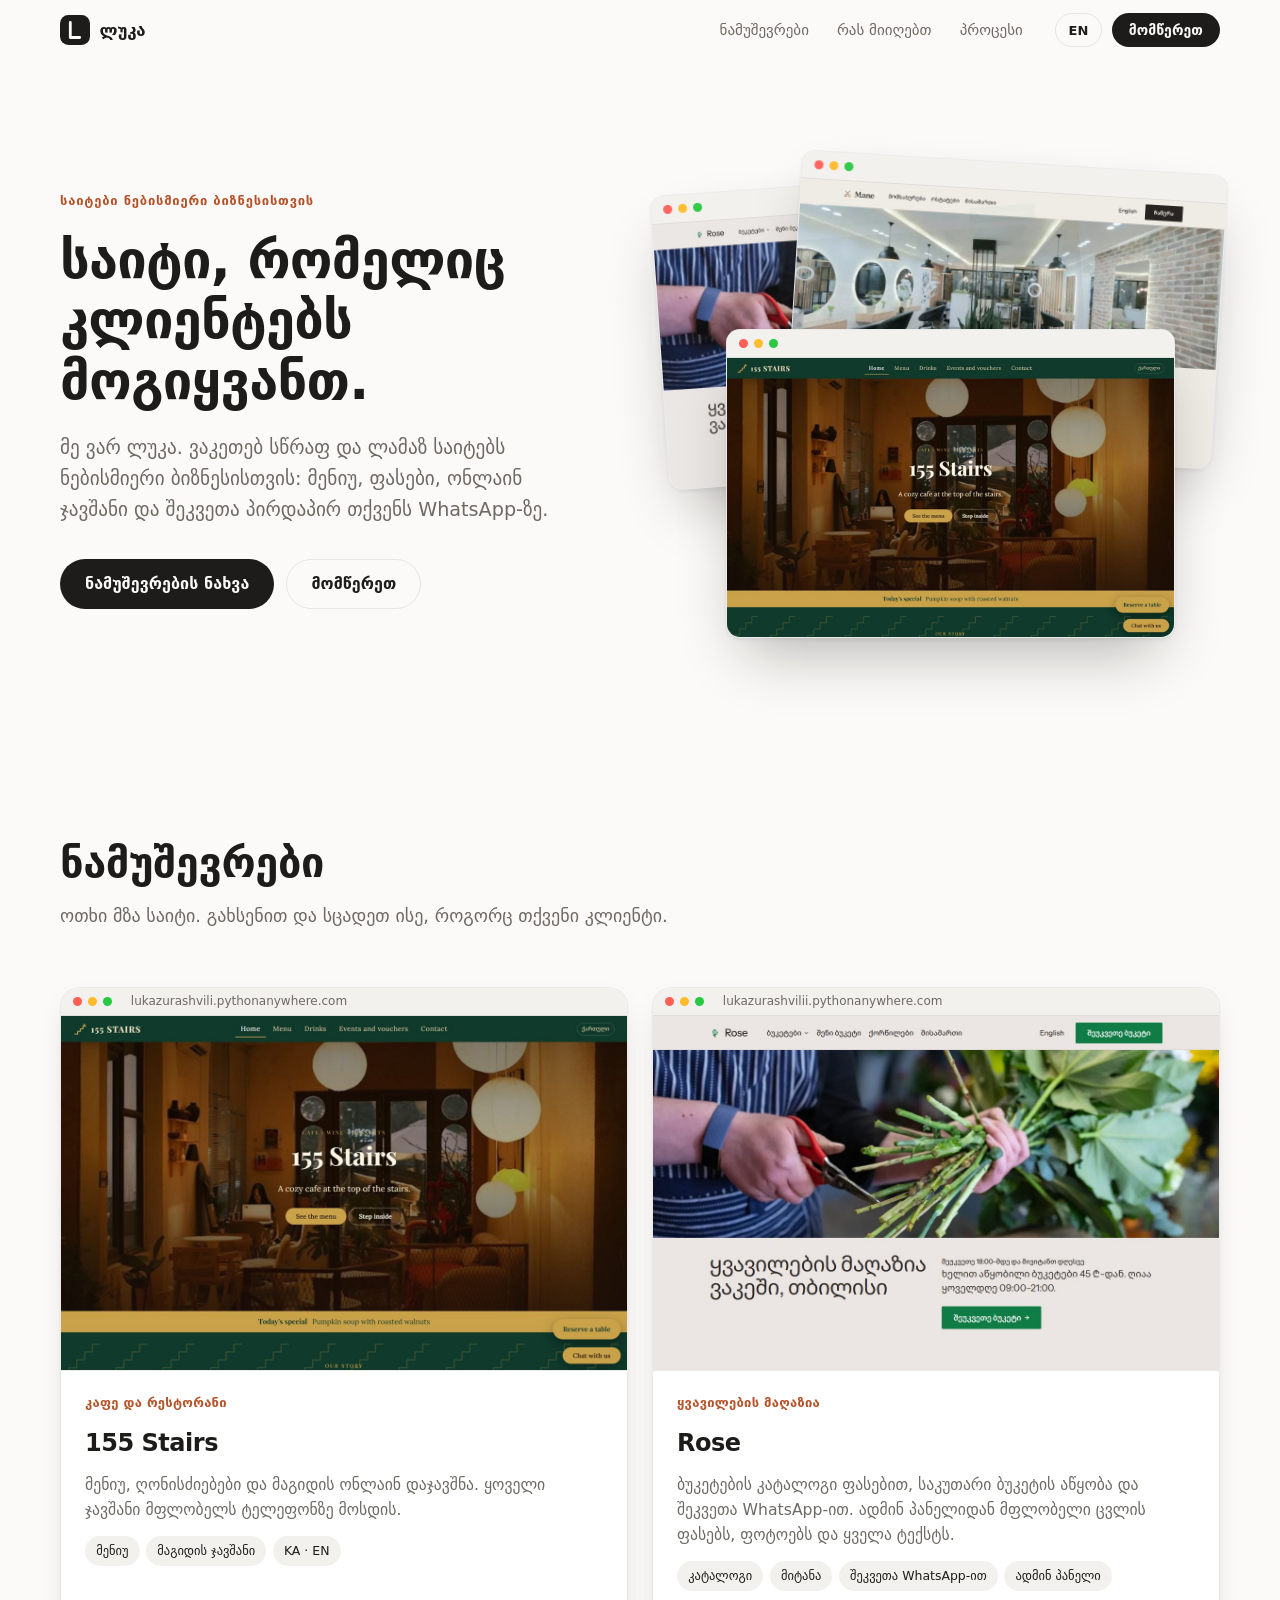
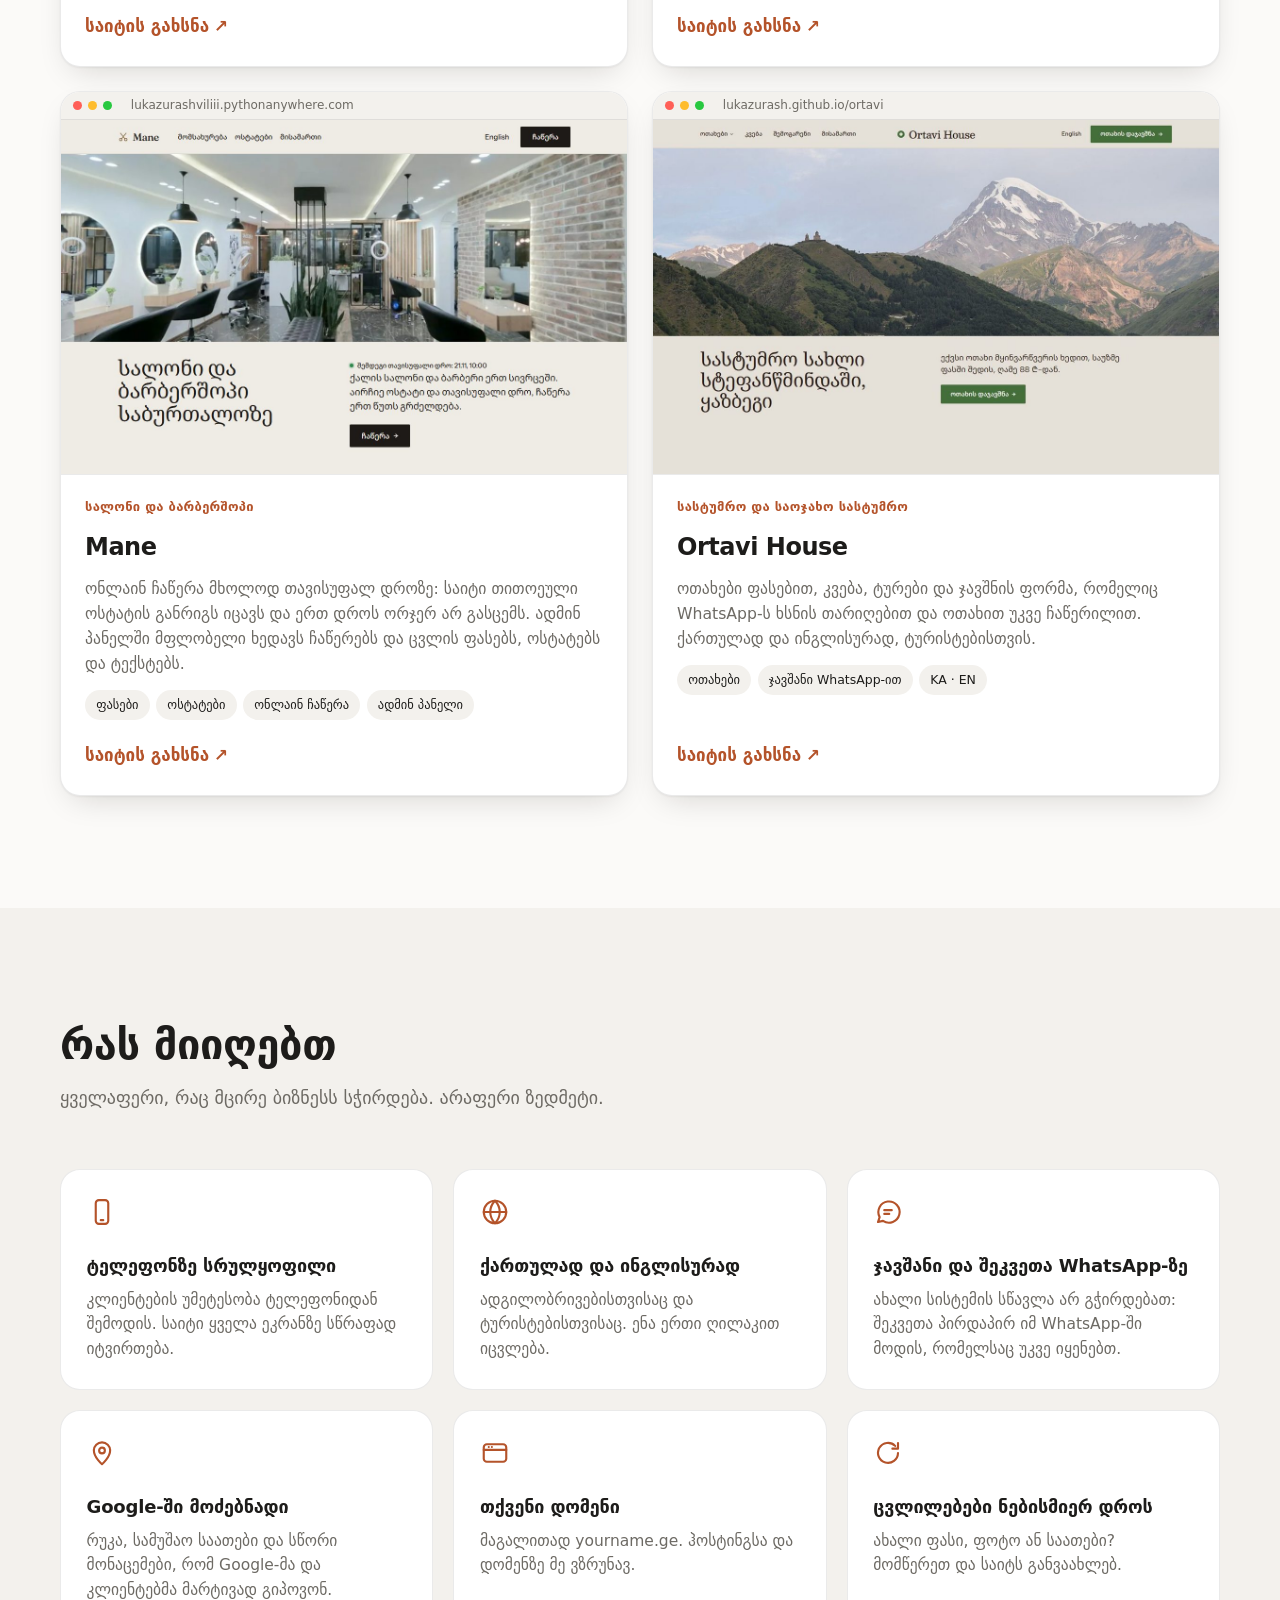
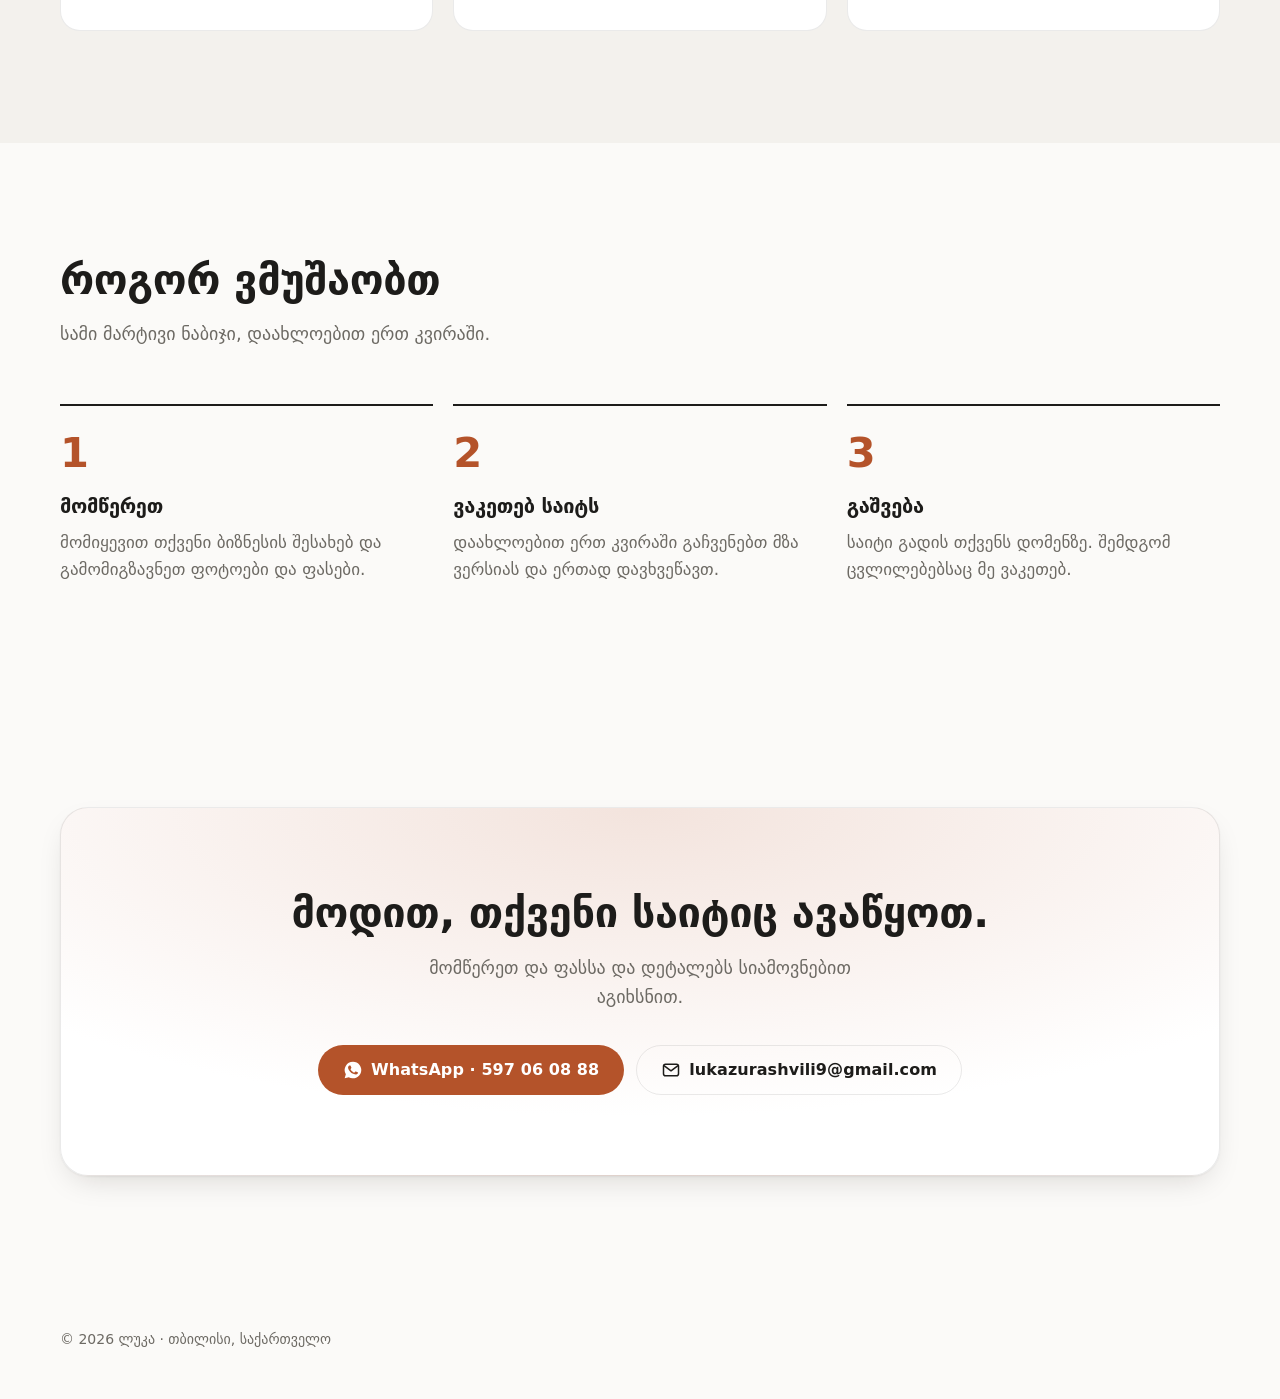
==== commit 33d68075: "Hero and meta: websites for any business Co-Authored-By: Claude Opus 5.5 <noreply@anthropic.com>" ====
--- a/index.html
+++ b/index.html
@@ -3,12 +3,12 @@
 <head>
 <meta charset="utf-8">
 <meta name="viewport" content="width=device-width, initial-scale=1, viewport-fit=cover">
-<title>ლუკა — საიტები კაფეებისთვის, ყვავილების მაღაზიებისა და სალონებისთვის</title>
-<meta name="description" content="ვაკეთებ სწრაფ და ლამაზ საიტებს საქართველოს მცირე ბიზნესებისთვის: მენიუ, ფასები, ონლაინ ჯავშანი და შეკვეთა პირდაპირ WhatsApp-ზე.">
+<title>ლუკა — საიტები ნებისმიერი ბიზნესისთვის</title>
+<meta name="description" content="ვაკეთებ სწრაფ და ლამაზ საიტებს ნებისმიერი ბიზნესისთვის: მენიუ, ფასები, ონლაინ ჯავშანი და შეკვეთა პირდაპირ WhatsApp-ზე.">
 <meta name="theme-color" content="#fbfaf8" media="(prefers-color-scheme: light)">
 <meta name="theme-color" content="#0f0e0d" media="(prefers-color-scheme: dark)">
-<meta property="og:title" content="ლუკა — საიტები მცირე ბიზნესისთვის">
-<meta property="og:description" content="კაფეები, ყვავილების მაღაზიები, სალონები. ნახეთ ნამუშევრები.">
+<meta property="og:title" content="ლუკა — საიტები ნებისმიერი ბიზნესისთვის">
+<meta property="og:description" content="საიტები ნებისმიერი ბიზნესისთვის: კაფე, სასტუმრო, მაღაზია, სალონი, კლინიკა და სხვა. ნახეთ ნამუშევრები.">
 <meta property="og:image" content="https://lukazurash.github.io/img/stairs.jpg">
 <meta property="og:url" content="https://lukazurash.github.io/">
 <meta property="og:type" content="website">
@@ -43,9 +43,9 @@
   <section class="hero">
     <div class="wrap hero-in">
       <div class="hero-copy reveal">
-        <p class="eyebrow" data-i18n="eyebrow">კაფეები · ყვავილების მაღაზიები · სალონები</p>
+        <p class="eyebrow" data-i18n="eyebrow">საიტები ნებისმიერი ბიზნესისთვის</p>
         <h1 data-i18n="h1">საიტი, რომელიც კლიენტებს მოგიყვანთ.</h1>
-        <p class="lead" data-i18n="lead">მე ვარ ლუკა. ვაკეთებ სწრაფ და ლამაზ საიტებს საქართველოს მცირე ბიზნესებისთვის: მენიუ, ფასები, ონლაინ ჯავშანი და შეკვეთა პირდაპირ თქვენს WhatsApp-ზე.</p>
+        <p class="lead" data-i18n="lead">მე ვარ ლუკა. ვაკეთებ სწრაფ და ლამაზ საიტებს ნებისმიერი ბიზნესისთვის: მენიუ, ფასები, ონლაინ ჯავშანი და შეკვეთა პირდაპირ თქვენს WhatsApp-ზე.</p>
         <div class="cta">
           <a class="btn" href="#work" data-i18n="ctaWork">ნამუშევრების ნახვა</a>
           <a class="btn btn-ghost" href="#contact" data-i18n="ctaTalk">მომწერეთ</a>
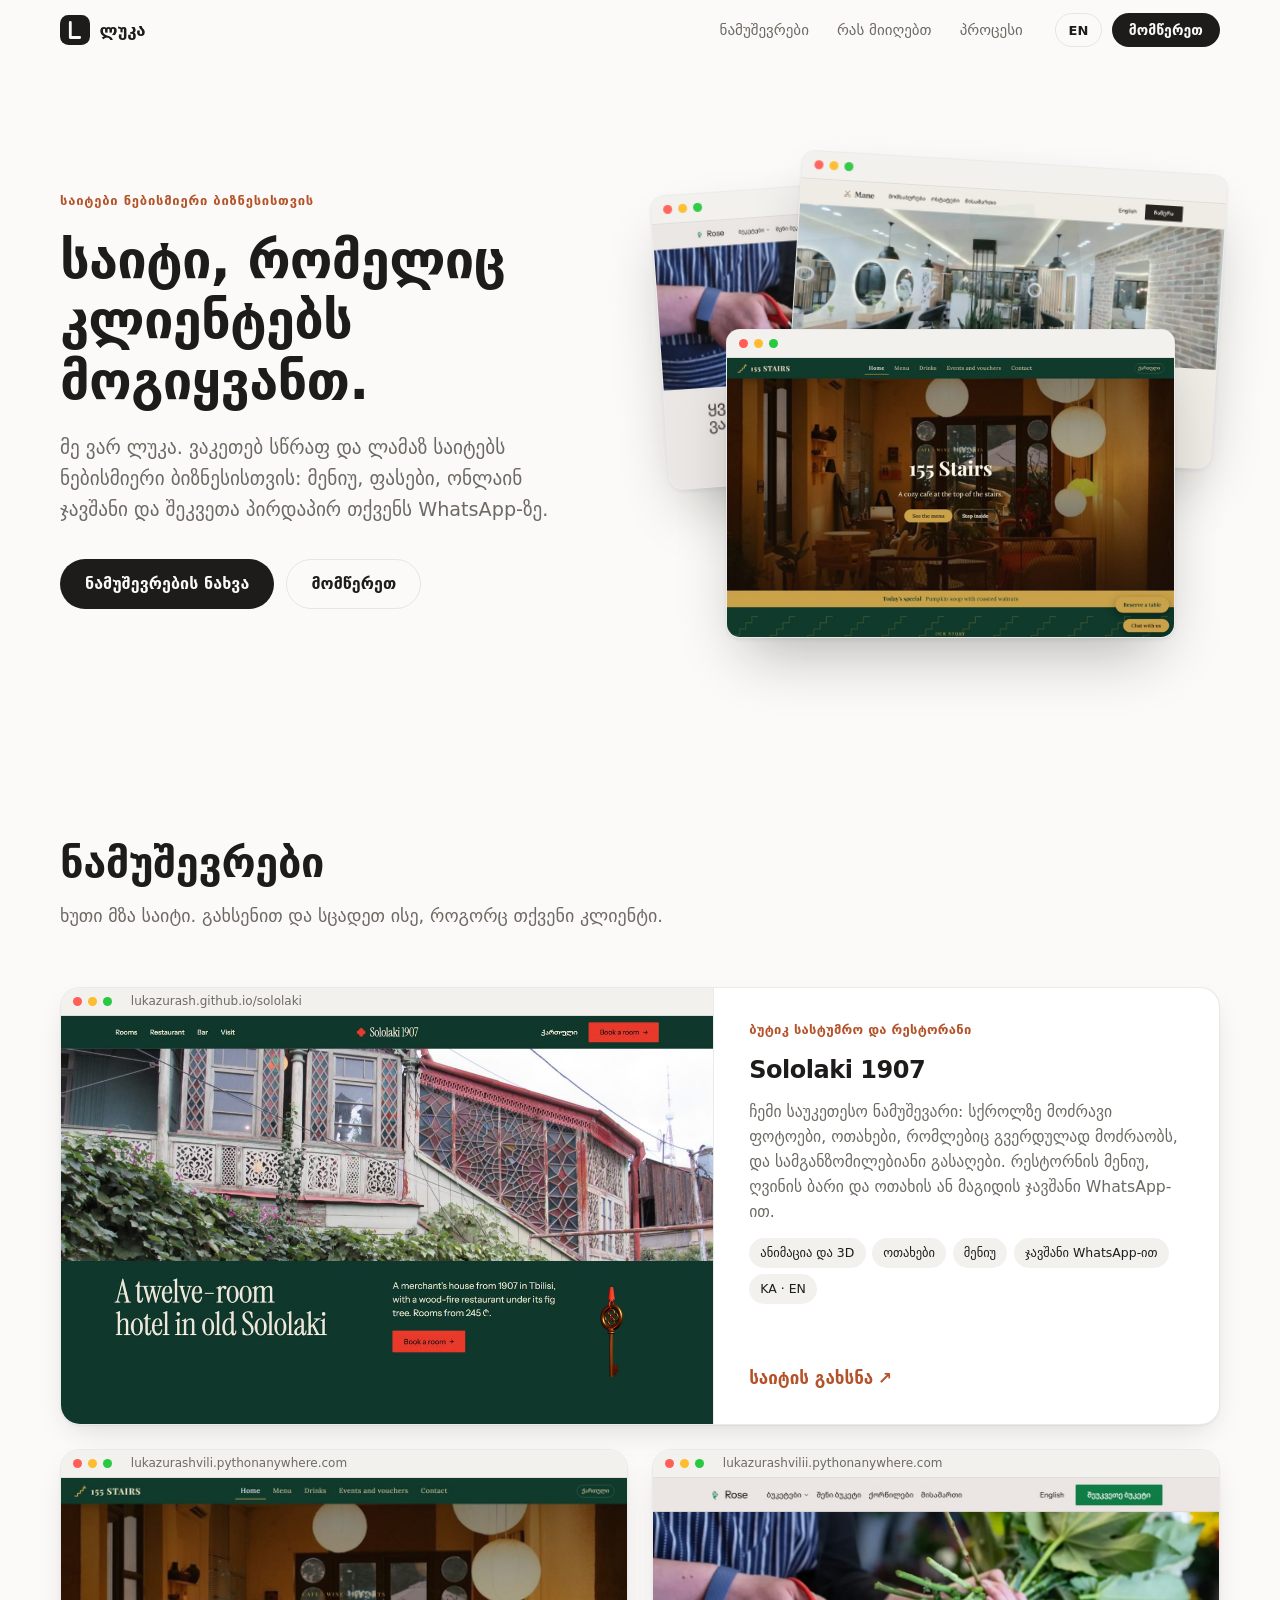
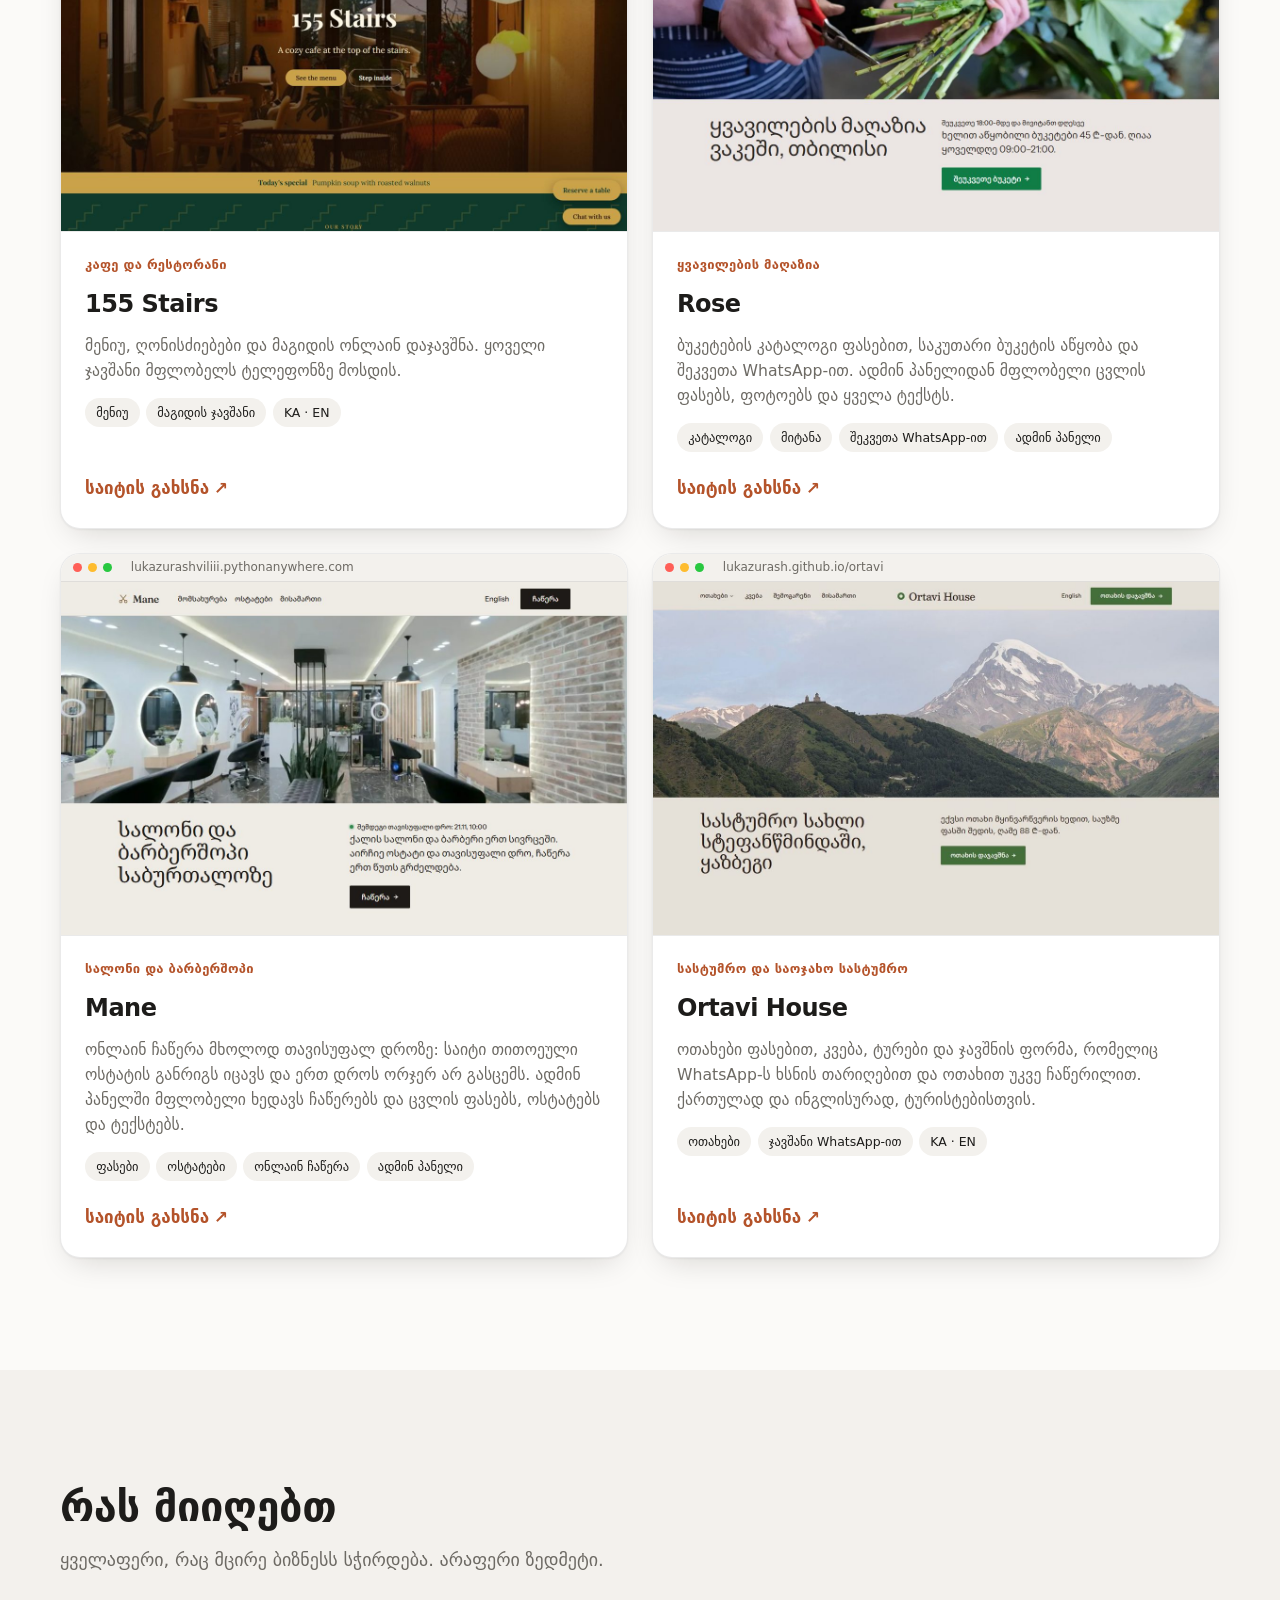
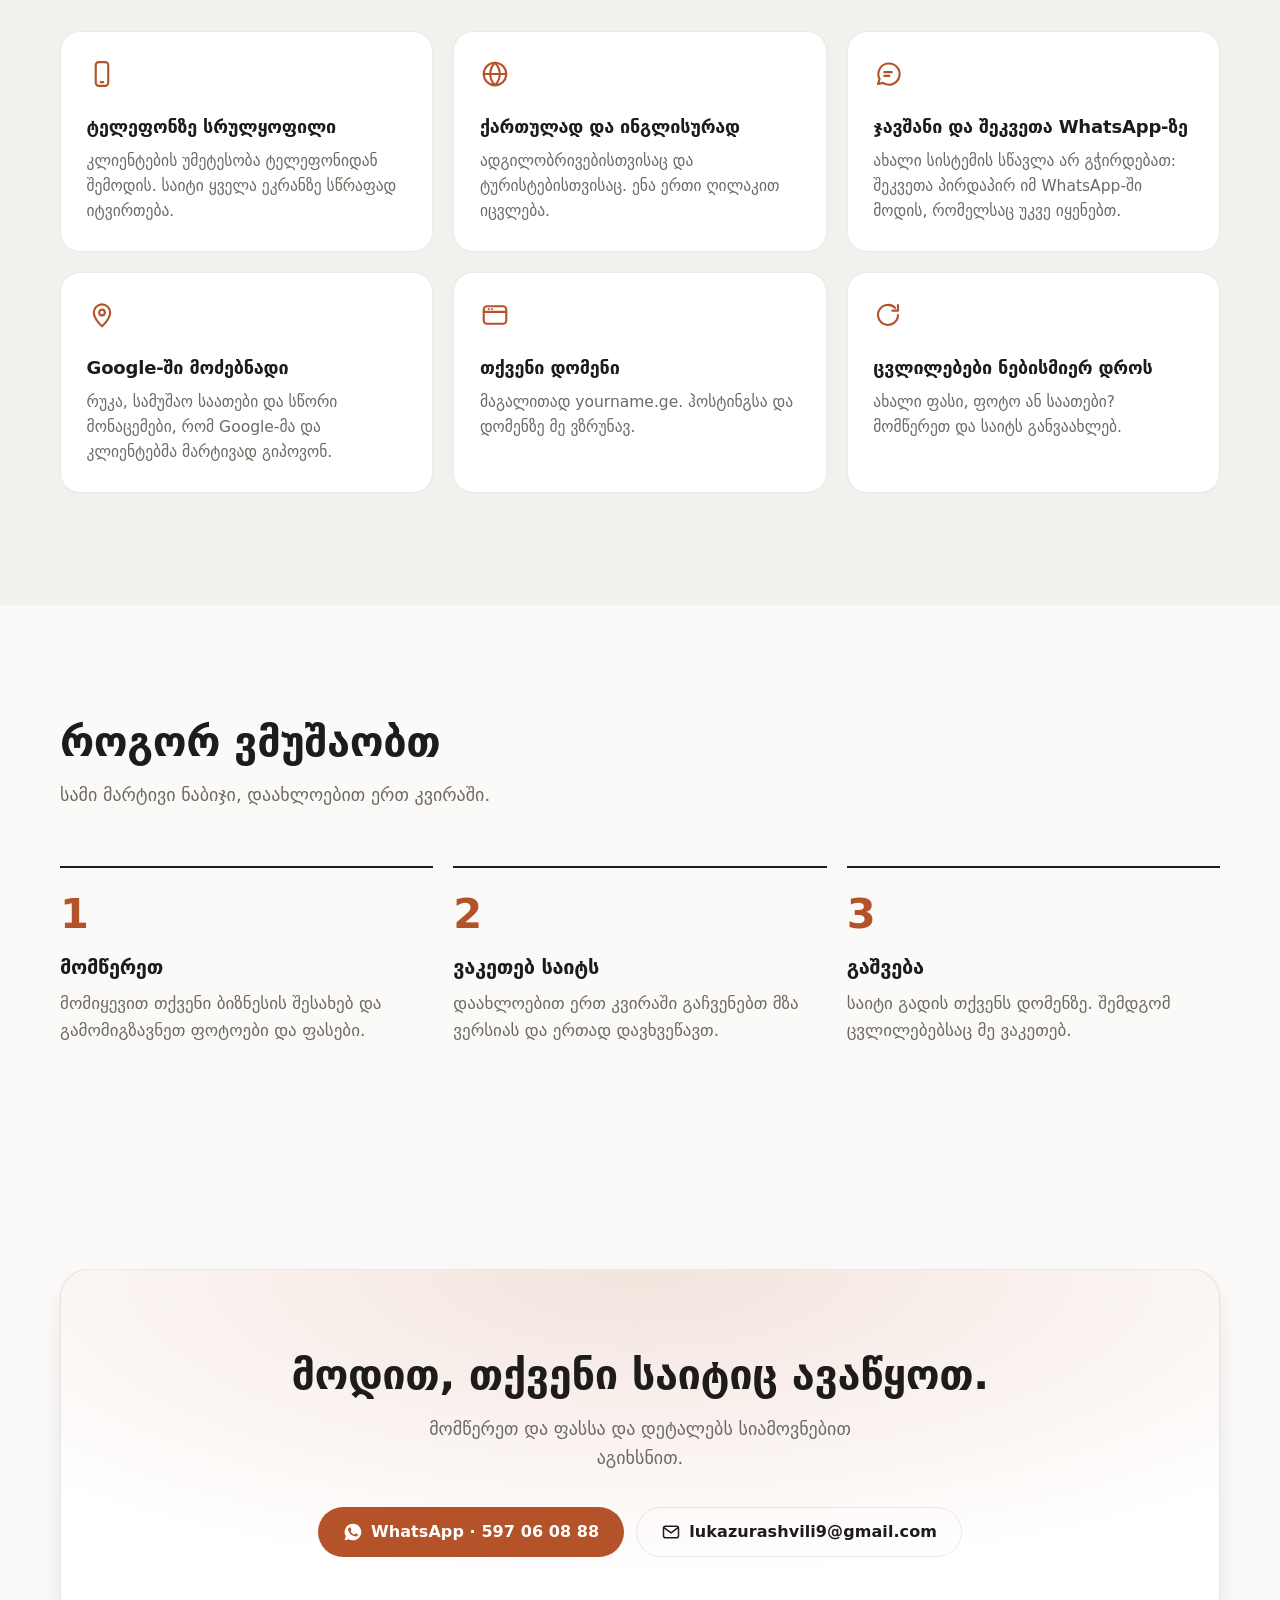
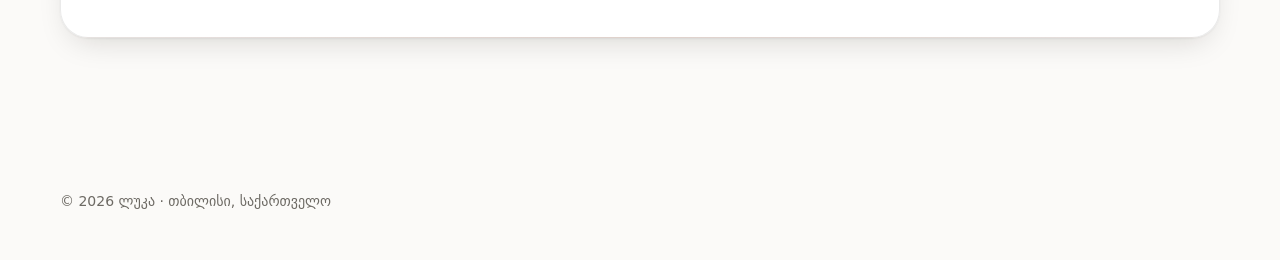
==== commit 0d0d2af4: "Add Sololaki 1907 showcase hotel site and featured portfolio card Co-Authored-By: Claude Opus 5.5 <n" ====
--- a/index.html
+++ b/index.html
@@ -16,7 +16,7 @@
 <link rel="preconnect" href="https://fonts.googleapis.com">
 <link rel="preconnect" href="https://fonts.gstatic.com" crossorigin>
 <link href="https://fonts.googleapis.com/css2?family=Noto+Sans+Georgian:wght@400;500;600;700&display=swap" rel="stylesheet">
-<link rel="stylesheet" href="style.css">
+<link rel="stylesheet" href="style.css?v=5">
 </head>
 <body>
 <a class="skip" href="#work" data-i18n="skip">ნამუშევრებზე გადასვლა</a>
@@ -63,9 +63,22 @@
     <div class="wrap">
       <header class="sec-head reveal">
         <h2 data-i18n="wTitle">ნამუშევრები</h2>
-        <p data-i18n="wSub">ოთხი მზა საიტი. გახსენით და სცადეთ ისე, როგორც თქვენი კლიენტი.</p>
+        <p data-i18n="wSub">ხუთი მზა საიტი. გახსენით და სცადეთ ისე, როგორც თქვენი კლიენტი.</p>
       </header>
       <div class="work">
+        <article class="card card--wide reveal">
+          <a class="shot" href="sololaki/" target="_blank" rel="noopener">
+            <div class="bar"><i></i><i></i><i></i><span>lukazurash.github.io/sololaki</span></div>
+            <img src="img/sololaki.jpg" alt="Sololaki 1907 — boutique hotel and restaurant website, home page" width="1200" height="750" loading="lazy">
+          </a>
+          <div class="card-body">
+            <p class="kind" data-i18n="k5">ბუტიკ სასტუმრო და რესტორანი</p>
+            <h3>Sololaki 1907</h3>
+            <p data-i18n="d5">ჩემი საუკეთესო ნამუშევარი: სქროლზე მოძრავი ფოტოები, ოთახები, რომლებიც გვერდულად მოძრაობს, და სამგანზომილებიანი გასაღები. რესტორნის მენიუ, ღვინის ბარი და ოთახის ან მაგიდის ჯავშანი WhatsApp-ით.</p>
+            <ul class="chips"><li data-i18n="c_motion">ანიმაცია და 3D</li><li data-i18n="c_rooms">ოთახები</li><li data-i18n="c_menu">მენიუ</li><li data-i18n="c_wabook">ჯავშანი WhatsApp-ით</li><li>KA · EN</li></ul>
+            <a class="more" href="sololaki/" target="_blank" rel="noopener"><span data-i18n="open">საიტის გახსნა</span> <span aria-hidden="true">↗</span></a>
+          </div>
+        </article>
         <article class="card reveal">
           <a class="shot" href="https://lukazurashvili.pythonanywhere.com" target="_blank" rel="noopener">
             <div class="bar"><i></i><i></i><i></i><span>lukazurashvili.pythonanywhere.com</span></div>
@@ -168,6 +181,6 @@
   <div class="wrap"><p><span>© 2026</span> <span data-i18n="foot">ლუკა · თბილისი, საქართველო</span></p></div>
 </footer>
 
-<script src="app.js"></script>
+<script src="app.js?v=5"></script>
 </body>
 </html>
--- a/style.css
+++ b/style.css
@@ -148,6 +148,14 @@
   transition: transform .5s var(--ease), box-shadow .5s var(--ease);
 }
 .card:hover { transform: translateY(-4px); box-shadow: var(--shadow-lg); }
+/* the featured card: the whole row, the screenshot beside the words on wide screens */
+.card--wide { grid-column: 1 / -1; }
+@media (min-width: 961px) {
+  .card--wide { flex-direction: row; }
+  .card--wide .shot { flex: 1.5 1 0; border-bottom: 0; border-right: 1px solid var(--line); }
+  .card--wide .card-body { flex: 1 1 0; justify-content: center; padding: 2rem 2.2rem; }
+  .card--wide h3 { font-size: 2rem; }
+}
 .shot { display: block; overflow: hidden; border-bottom: 1px solid var(--line); }
 .shot img { aspect-ratio: 16 / 10; object-fit: cover; object-position: top; transition: transform .8s var(--ease); }
 .card:hover .shot img { transform: scale(1.03); }
